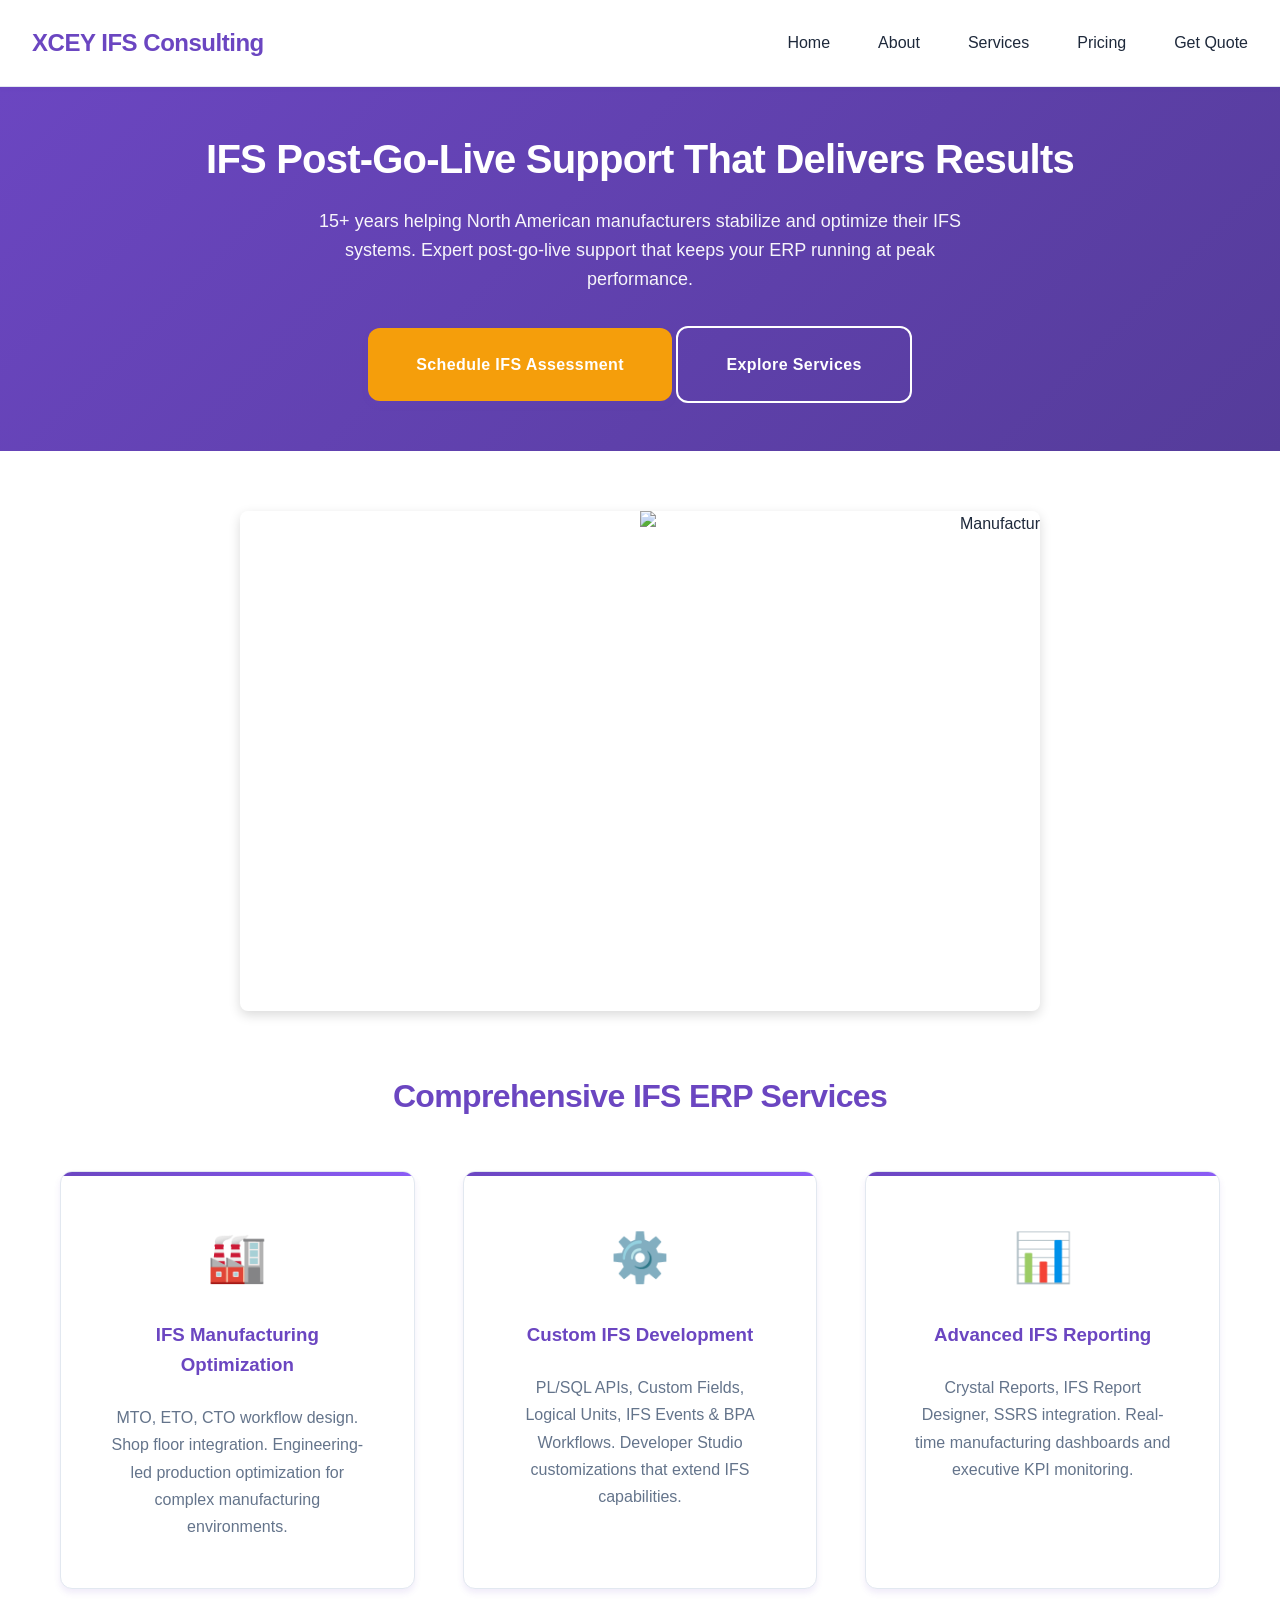
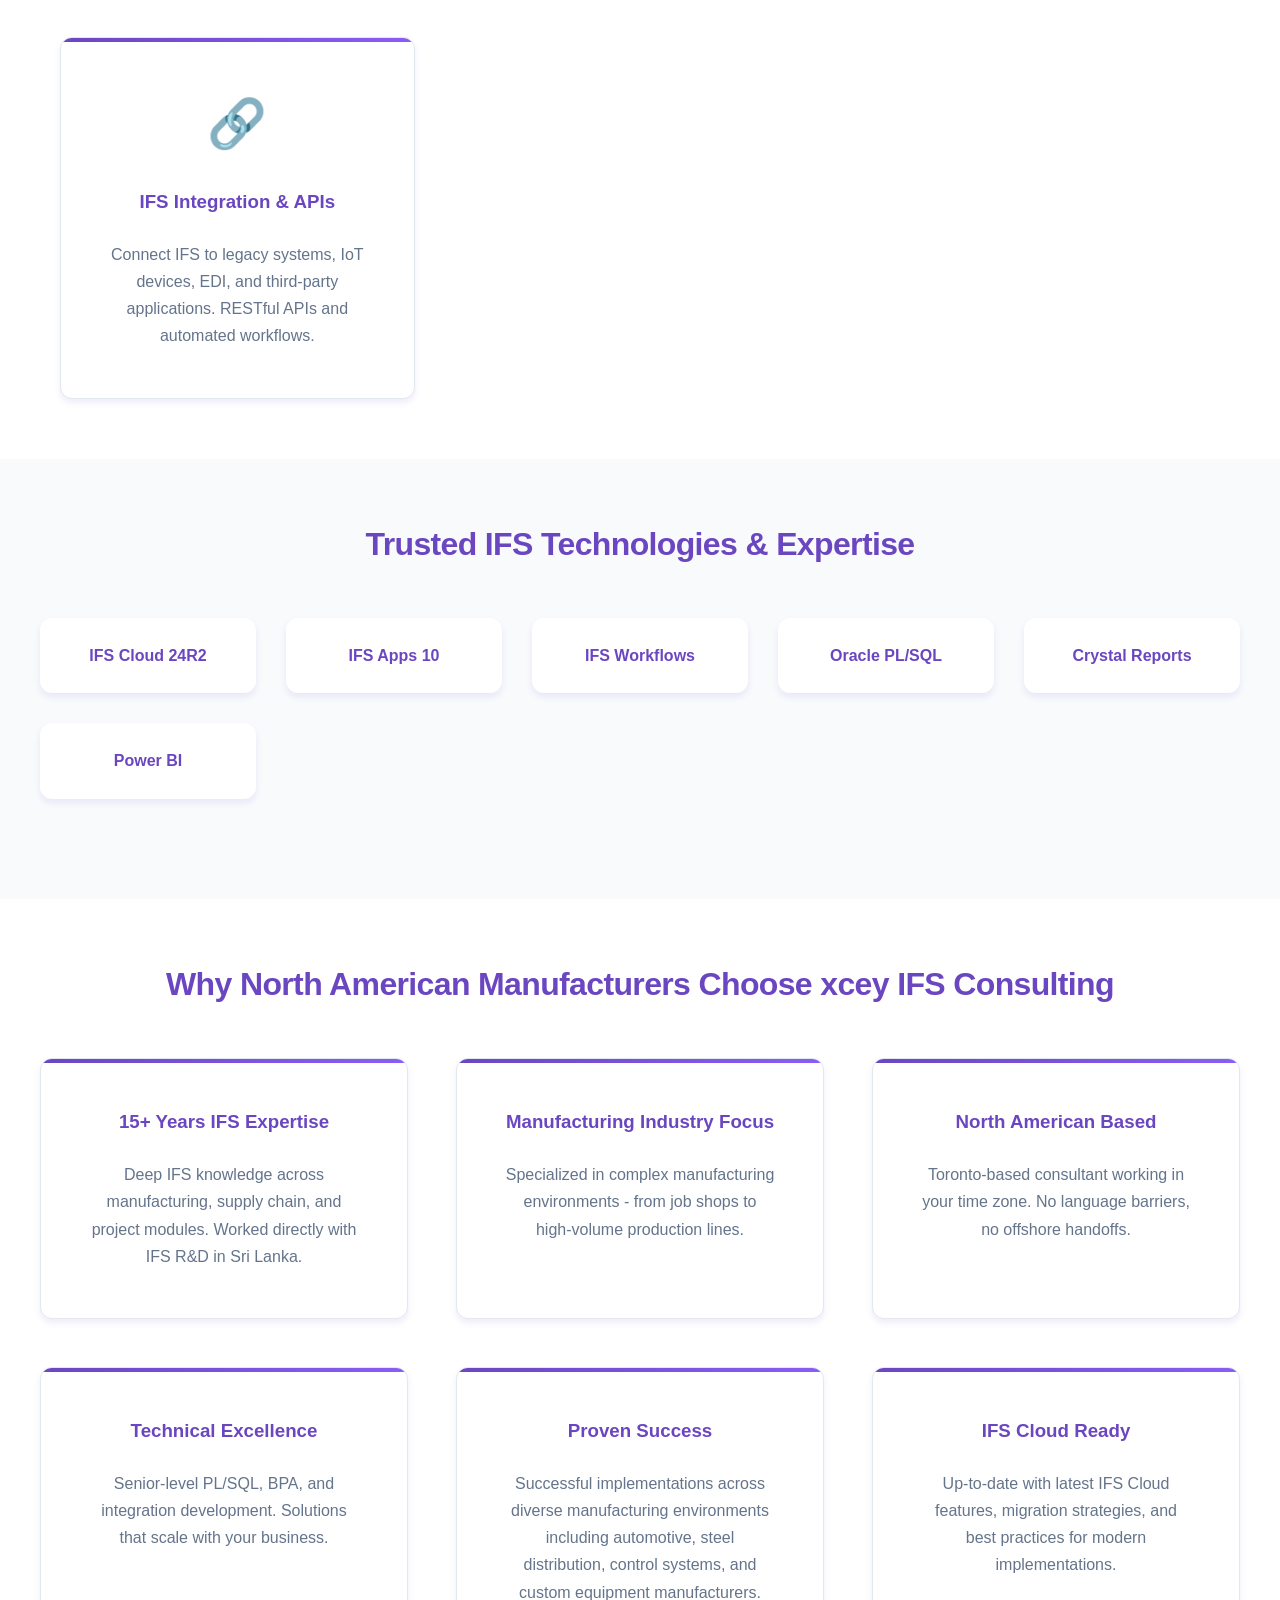
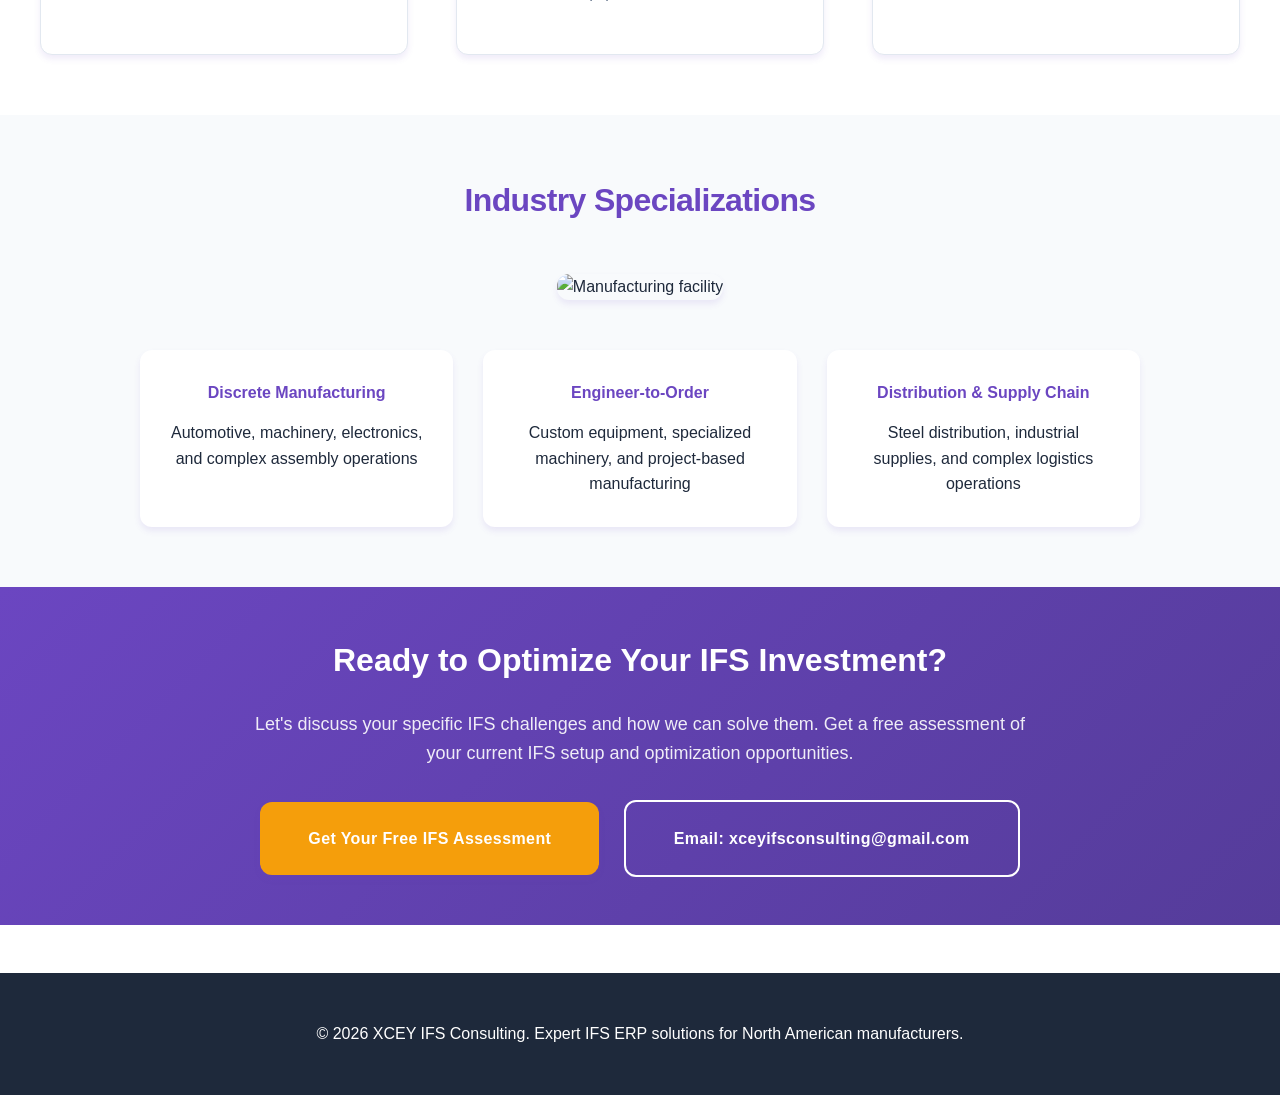
==== index.html @ 9bfa2b9f "Add photo carousel to homepage: 5 manufacturing shop floor worker photos rotating every 30 seconds w" ====
<!DOCTYPE html>
<html lang="en">
<head>
    <meta charset="UTF-8">
    <meta name="viewport" content="width=device-width, initial-scale=1.0">
    <meta name="description" content="XCEY IFS Consulting - Expert IFS ERP post-go-live support, stabilization, and optimization services for North American manufacturers. 15+ years specialized IFS experience.">
    <meta name="keywords" content="IFS ERP consulting, IFS post-go-live support, IFS customization, manufacturing ERP, IFS stabilization, North America">
    <title>XCEY IFS Consulting - Post-Go-Live IFS ERP Support for North American Manufacturers</title>
    <link rel="icon" href="favicon.ico" type="image/x-icon">
    <link rel="stylesheet" href="assets/css/enhanced-styles.css">
</head>
<body>
    <header class="header">
        <nav class="navbar">
            <div class="logo">XCEY IFS Consulting</div>
            <ul class="nav-links">
                <li><a href="index.html">Home</a></li>
                <li><a href="about-us.html">About</a></li>
                <li><a href="services/index.html">Services</a></li>
                <li><a href="pricing.html">Pricing</a></li>
                <li><a href="contact-us.html">Get Quote</a></li>
            </ul>
        </nav>
    </header>

    <section class="hero">
        <div class="container">
            <h1>IFS Post-Go-Live Support That Delivers Results</h1>
            <p>15+ years helping North American manufacturers stabilize and optimize their IFS systems. Expert post-go-live support that keeps your ERP running at peak performance.</p>
            <a href="contact-us.html" class="btn btn-primary">Schedule IFS Assessment</a>
            <a href="services/index.html" class="btn btn-secondary">Explore Services</a>
        </div>
    </section>

    <main class="main">
        <section class="features" style="padding: 60px 20px; max-width: 1200px; margin: 0 auto;">
            <div style="text-align: center; margin-bottom: 60px;">
                <div class="photo-carousel" style="position: relative; max-width: 800px; margin: 0 auto; height: 500px; border-radius: 8px; overflow: hidden; box-shadow: 0 4px 12px rgba(0,0,0,0.15);">
                    <img class="carousel-img" src="https://images.unsplash.com/photo-1581092918056-0c4c3acd3789?ixlib=rb-4.0.3&auto=format&fit=crop&w=1200&q=80" alt="Manufacturing shop floor" style="position: absolute; width: 100%; height: 100%; object-fit: cover; opacity: 1; transition: opacity 0.8s ease-in-out;">
                    <img class="carousel-img" src="https://images.unsplash.com/photo-1504384308090-c894fdcc538d?ixlib=rb-4.0.3&auto=format&fit=crop&w=1200&q=80" alt="Factory worker at machine" style="position: absolute; width: 100%; height: 100%; object-fit: cover; opacity: 0; transition: opacity 0.8s ease-in-out;">
                    <img class="carousel-img" src="https://images.unsplash.com/photo-1558618666-fcd25c85cd64?ixlib=rb-4.0.3&auto=format&fit=crop&w=1200&q=80" alt="Industrial manufacturing process" style="position: absolute; width: 100%; height: 100%; object-fit: cover; opacity: 0; transition: opacity 0.8s ease-in-out;">
                    <img class="carousel-img" src="https://images.unsplash.com/photo-1581092165854-40129078f061?ixlib=rb-4.0.3&auto=format&fit=crop&w=1200&q=80" alt="Workers in manufacturing facility" style="position: absolute; width: 100%; height: 100%; object-fit: cover; opacity: 0; transition: opacity 0.8s ease-in-out;">
                    <img class="carousel-img" src="https://images.unsplash.com/photo-1581092160562-40fed08a5407?ixlib=rb-4.0.3&auto=format&fit=crop&w=1200&q=80" alt="Manufacturing equipment and workers" style="position: absolute; width: 100%; height: 100%; object-fit: cover; opacity: 0; transition: opacity 0.8s ease-in-out;">
                </div>
            </div>
            <h2 class="section-title">Comprehensive IFS ERP Services</h2>
            <div class="features-grid">
                <div class="feature-card">
                    <div class="feature-icon">🏭</div>
                    <h3>IFS Manufacturing Optimization</h3>
                    <p>MTO, ETO, CTO workflow design. Shop floor integration. Engineering-led production optimization for complex manufacturing environments.</p>
                </div>
                
                <div class="feature-card">
                    <div class="feature-icon">⚙️</div>
                    <h3>Custom IFS Development</h3>
                    <p>PL/SQL APIs, Custom Fields, Logical Units, IFS Events & BPA Workflows. Developer Studio customizations that extend IFS capabilities.</p>
                </div>

                <div class="feature-card">
                    <div class="feature-icon">📊</div>
                    <h3>Advanced IFS Reporting</h3>
                    <p>Crystal Reports, IFS Report Designer, SSRS integration. Real-time manufacturing dashboards and executive KPI monitoring.</p>
                </div>

                <div class="feature-card">
                    <div class="feature-icon">🔗</div>
                    <h3>IFS Integration & APIs</h3>
                    <p>Connect IFS to legacy systems, IoT devices, EDI, and third-party applications. RESTful APIs and automated workflows.</p>
                </div>
            </div>
        </section>

        <section style="background: var(--light-color); padding: 60px 20px;">
            <div style="max-width: 1200px; margin: 0 auto;">
                <h2 class="section-title">Trusted IFS Technologies & Expertise</h2>
                <div style="display: grid; grid-template-columns: repeat(auto-fit, minmax(200px, 1fr)); gap: 30px; text-align: center; margin-bottom: 40px;">
                    <div style="background: white; padding: 25px; border-radius: var(--border-radius); box-shadow: var(--shadow-md); font-weight: bold; color: var(--primary-color);">IFS Cloud 24R2</div>
                    <div style="background: white; padding: 25px; border-radius: var(--border-radius); box-shadow: var(--shadow-md); font-weight: bold; color: var(--primary-color);">IFS Apps 10</div>
                    <div style="background: white; padding: 25px; border-radius: var(--border-radius); box-shadow: var(--shadow-md); font-weight: bold; color: var(--primary-color);">IFS Workflows</div>
                    <div style="background: white; padding: 25px; border-radius: var(--border-radius); box-shadow: var(--shadow-md); font-weight: bold; color: var(--primary-color);">Oracle PL/SQL</div>
                    <div style="background: white; padding: 25px; border-radius: var(--border-radius); box-shadow: var(--shadow-md); font-weight: bold; color: var(--primary-color);">Crystal Reports</div>
                    <div style="background: white; padding: 25px; border-radius: var(--border-radius); box-shadow: var(--shadow-md); font-weight: bold; color: var(--primary-color);">Power BI</div>
                </div>
            </div>
        </section>

        <section style="padding: 60px 20px;">
            <div style="max-width: 1200px; margin: 0 auto;">
                <h2 class="section-title">Why North American Manufacturers Choose xcey IFS Consulting</h2>
                <div class="features-grid">
                    <div class="feature-card">
                        <h3>15+ Years IFS Expertise</h3>
                        <p>Deep IFS knowledge across manufacturing, supply chain, and project modules. Worked directly with IFS R&D in Sri Lanka.</p>
                    </div>
                    <div class="feature-card">
                        <h3>Manufacturing Industry Focus</h3>
                        <p>Specialized in complex manufacturing environments - from job shops to high-volume production lines.</p>
                    </div>
                    <div class="feature-card">
                        <h3>North American Based</h3>
                        <p>Toronto-based consultant working in your time zone. No language barriers, no offshore handoffs.</p>
                    </div>
                    <div class="feature-card">
                        <h3>Technical Excellence</h3>
                        <p>Senior-level PL/SQL, BPA, and integration development. Solutions that scale with your business.</p>
                    </div>
                    <div class="feature-card">
                        <h3>Proven Success</h3>
                        <p>Successful implementations across diverse manufacturing environments including automotive, steel distribution, control systems, and custom equipment manufacturers.</p>
                    </div>
                    <div class="feature-card">
                        <h3>IFS Cloud Ready</h3>
                        <p>Up-to-date with latest IFS Cloud features, migration strategies, and best practices for modern implementations.</p>
                    </div>
                </div>
            </div>
        </section>

        <section style="background: var(--light-color); padding: 60px 20px;">
            <div style="max-width: 1000px; margin: 0 auto; text-align: center;">
                <h2 class="section-title">Industry Specializations</h2>
                <div style="margin-bottom: 50px;">
                    <img src="https://images.unsplash.com/photo-1565514020179-026b92f84d88?ixlib=rb-4.0.3&auto=format&fit=crop&w=1000&q=80" alt="Manufacturing facility" class="section-image" style="max-width: 600px; margin: 0 auto;">
                </div>
                <div style="display: grid; grid-template-columns: repeat(auto-fit, minmax(250px, 1fr)); gap: 30px;">
                    <div style="background: white; padding: 30px; border-radius: var(--border-radius); box-shadow: var(--shadow-md);">
                        <h4 style="color: var(--primary-color); margin-bottom: 15px;">Discrete Manufacturing</h4>
                        <p>Automotive, machinery, electronics, and complex assembly operations</p>
                    </div>
                    <div style="background: white; padding: 30px; border-radius: var(--border-radius); box-shadow: var(--shadow-md);">
                        <h4 style="color: var(--primary-color); margin-bottom: 15px;">Engineer-to-Order</h4>
                        <p>Custom equipment, specialized machinery, and project-based manufacturing</p>
                    </div>
                    <div style="background: white; padding: 30px; border-radius: var(--border-radius); box-shadow: var(--shadow-md);">
                        <h4 style="color: var(--primary-color); margin-bottom: 15px;">Distribution & Supply Chain</h4>
                        <p>Steel distribution, industrial supplies, and complex logistics operations</p>
                    </div>
                </div>
            </div>
        </section>

        <section class="cta">
            <div style="max-width: 800px; margin: 0 auto; text-align: center;">
                <h2>Ready to Optimize Your IFS Investment?</h2>
                <p>Let's discuss your specific IFS challenges and how we can solve them. Get a free assessment of your current IFS setup and optimization opportunities.</p>
                <div style="margin-top: 30px;">
                    <a href="contact-us.html" class="btn btn-primary" style="margin-right: 20px;">Get Your Free IFS Assessment</a>
                    <a href="mailto:xceyifsconsulting@gmail.com" class="btn btn-secondary">Email: xceyifsconsulting@gmail.com</a>
                </div>
            </div>
        </section>
    </main>

    <footer class="footer">
        <div style="max-width: 1200px; margin: 0 auto; padding: 0 20px; text-align: center;">
            <p>&copy; 2026 XCEY IFS Consulting. Expert IFS ERP solutions for North American manufacturers.</p>
        </div>
    </footer>

    <script>
        let currentImageIndex = 0;
        const carouselImages = document.querySelectorAll('.carousel-img');
        const totalImages = carouselImages.length;

        function rotateCarousel() {
            // Hide all images
            carouselImages.forEach(img => {
                img.style.opacity = '0';
            });
            
            // Show current image
            carouselImages[currentImageIndex].style.opacity = '1';
            
            // Move to next image
            currentImageIndex = (currentImageIndex + 1) % totalImages;
        }

        // Rotate every 30 seconds
        setInterval(rotateCarousel, 30000);
    </script>
</body>
</html>
---- assets/css/enhanced-styles.css ----
/* IFS-Inspired Professional Styling for xcey-ifs-consulting */
/* Matching IFS.com color scheme and typography */

/* CSS Variables - IFS Theme */
:root {
  /* IFS Brand Colors */
  --primary-color: #6B46C1; /* IFS Purple */
  --secondary-color: #8B5CF6; /* Light Purple */
  --accent-color: #F59E0B; /* Orange accent */
  --dark-purple: #553C9A; /* Darker purple for hover states */
  --light-color: #F8FAFC; /* Light background */
  --dark-color: #1E293B; /* Dark text */
  --gray-color: #64748B; /* Intermediate text */
  --border-color: #E2E8F0;
  --white: #FFFFFF;
  
  /* Typography - IFS Style */
  --font-primary: 'Inter', -apple-system, BlinkMacSystemFont, 'Segoe UI', Roboto, sans-serif;
  --font-size-base: 16px;
  --font-size-sm: 14px;
  --font-size-lg: 18px;
  --font-size-xl: 24px;
  --font-size-xxl: 32px;
  --font-size-hero: 40px;
  
  /* Spacing */
  --spacing-xs: 0.5rem;
  --spacing-sm: 1rem;
  --spacing-md: 1.5rem;
  --spacing-lg: 2rem;
  --spacing-xl: 3rem;
  
  /* Borders */
  --border-radius: 12px;
  --border-radius-sm: 8px;
  --border-width: 1px;
  
  /* Shadows */
  --shadow-sm: 0 2px 4px rgba(107, 70, 193, 0.05);
  --shadow-md: 0 4px 6px rgba(107, 70, 193, 0.1);
  --shadow-lg: 0 10px 15px rgba(107, 70, 193, 0.1);
  --shadow-xl: 0 20px 25px rgba(107, 70, 193, 0.15);
  
  /* Transitions */
  --transition: all 0.3s cubic-bezier(0.4, 0, 0.2, 1);
}

/* Import Google Fonts */
@import url('https://fonts.googleapis.com/css2?family=Inter:wght@400;500;600;700;800&display=swap');

/* Reset & Base Styles */
* {
  margin: 0;
  padding: 0;
  box-sizing: border-box;
}

body {
  font-family: var(--font-primary);
  color: var(--dark-color);
  line-height: 1.6;
  background-color: var(--white);
  font-size: var(--font-size-base);
  -webkit-font-smoothing: antialiased;
  -moz-osx-font-smoothing: grayscale;
}

a {
  text-decoration: none;
  color: var(--primary-color);
  transition: var(--transition);
}

a:hover {
  color: var(--secondary-color);
}

/* Header Styles */
.header {
  background: var(--white);
  box-shadow: var(--shadow-sm);
  padding: var(--spacing-md) 0;
  position: sticky;
  top: 0;
  z-index: 1000;
  border-bottom: 1px solid var(--border-color);
}

.navbar {
  display: flex;
  justify-content: space-between;
  align-items: center;
  max-width: 1400px;
  margin: 0 auto;
  padding: 0 var(--spacing-lg);
}

.logo {
  font-weight: 700;
  font-size: var(--font-size-xl);
  color: var(--primary-color);
  letter-spacing: -0.02em;
}

.nav-links {
  display: flex;
  list-style: none;
  gap: var(--spacing-xl);
}

.nav-links a {
  color: var(--dark-color);
  font-weight: 500;
  font-size: var(--font-size-base);
  transition: var(--transition);
  position: relative;
}

.nav-links a:hover {
  color: var(--primary-color);
}

.nav-links a::after {
  content: '';
  position: absolute;
  width: 0;
  height: 2px;
  bottom: -8px;
  left: 0;
  background-color: var(--primary-color);
  transition: var(--transition);
}

.nav-links a:hover::after {
  width: 100%;
}

/* Hero Section */
.hero {
  background: linear-gradient(135deg, var(--primary-color) 0%, var(--dark-purple) 100%);
  color: var(--white);
  padding: var(--spacing-xl) 0;
  text-align: center;
  position: relative;
  overflow: hidden;
}

.hero::before {
  content: '';
  position: absolute;
  top: 0;
  left: 0;
  right: 0;
  bottom: 0;
  background: url('https://images.unsplash.com/photo-1451187580459-43490279c0fa?ixlib=rb-4.0.3&auto=format&fit=crop&w=1920&q=80') no-repeat center center/cover;
  opacity: 0.1;
  z-index: 0;
}

.hero > * {
  position: relative;
  z-index: 1;
}

.hero h1 {
  font-size: var(--font-size-hero);
  margin-bottom: var(--spacing-md);
  font-weight: 800;
  line-height: 1.2;
  letter-spacing: -0.02em;
}

.hero p {
  font-size: var(--font-size-lg);
  max-width: 700px;
  margin: 0 auto var(--spacing-lg);
  opacity: 0.95;
  line-height: 1.6;
}

/* Buttons */
.btn {
  display: inline-block;
  padding: var(--spacing-md) var(--spacing-xl);
  border-radius: var(--border-radius);
  text-align: center;
  font-weight: 600;
  font-size: var(--font-size-base);
  cursor: pointer;
  transition: var(--transition);
  border: none;
  text-decoration: none;
  letter-spacing: 0.025em;
}

.btn-primary {
  background: var(--accent-color);
  color: var(--white);
  box-shadow: var(--shadow-md);
}

.btn-primary:hover {
  background: #D97706;
  transform: translateY(-2px);
  box-shadow: var(--shadow-lg);
  color: var(--white);
}

.btn-secondary {
  background: transparent;
  color: var(--white);
  border: 2px solid var(--white);
}

.btn-secondary:hover {
  background: var(--white);
  color: var(--primary-color);
}

/* Section Titles */
.section-title {
  text-align: center;
  margin-bottom: var(--spacing-xl);
  font-size: var(--font-size-xxl);
  color: var(--primary-color);
  font-weight: 700;
  letter-spacing: -0.02em;
}

/* Features Grid */
.features-grid {
  display: grid;
  grid-template-columns: repeat(auto-fit, minmax(350px, 1fr));
  gap: var(--spacing-xl);
  max-width: 1400px;
  margin: 0 auto;
}

.feature-card {
  background: var(--white);
  border-radius: var(--border-radius);
  padding: var(--spacing-xl);
  box-shadow: var(--shadow-md);
  text-align: center;
  transition: var(--transition);
  border: 1px solid var(--border-color);
  position: relative;
  overflow: hidden;
}

.feature-card::before {
  content: '';
  position: absolute;
  top: 0;
  left: 0;
  right: 0;
  height: 4px;
  background: linear-gradient(90deg, var(--primary-color), var(--secondary-color));
}

.feature-card:hover {
  transform: translateY(-8px);
  box-shadow: var(--shadow-xl);
}

.feature-card h3, .feature-card h4 {
  color: var(--primary-color);
  margin-bottom: var(--spacing-md);
  font-weight: 600;
}

.feature-card p {
  color: var(--gray-color);
  line-height: 1.7;
}

.feature-icon {
  font-size: 3rem;
  margin-bottom: var(--spacing-md);
  display: block;
}

/* Pricing Cards */
.pricing-card {
  background: var(--white);
  border-radius: var(--border-radius);
  padding: var(--spacing-xl);
  box-shadow: var(--shadow-md);
  border: 1px solid var(--border-color);
  transition: var(--transition);
  text-align: center;
  display: flex;
  flex-direction: column;
  height: 100%;
  justify-content: space-between;
  position: relative;
  overflow: hidden;
}

.pricing-card.highlight {
  border-color: var(--primary-color);
  box-shadow: var(--shadow-xl);
  transform: scale(1.05);
}

.pricing-card.highlight::before {
  content: '';
  position: absolute;
  top: 0;
  left: 0;
  right: 0;
  height: 4px;
  background: linear-gradient(90deg, var(--primary-color), var(--secondary-color));
}

.pricing-card h3 {
  color: var(--primary-color);
  margin-bottom: var(--spacing-md);
  font-size: var(--font-size-xl);
  font-weight: 600;
}

.price {
  font-size: var(--font-size-xxl);
  font-weight: 800;
  color: var(--primary-color);
  margin: var(--spacing-md) 0;
}

/* CTA Section */
.cta {
  background: linear-gradient(135deg, var(--primary-color) 0%, var(--dark-purple) 100%);
  color: var(--white);
  padding: var(--spacing-xl) 0;
  text-align: center;
  position: relative;
  overflow: hidden;
}

.cta::before {
  content: '';
  position: absolute;
  top: 0;
  left: 0;
  right: 0;
  bottom: 0;
  background: url('https://images.unsplash.com/photo-1504384308090-c894fdcc538d?ixlib=rb-4.0.3&auto=format&fit=crop&w=1920&q=80') no-repeat center center/cover;
  opacity: 0.1;
  z-index: 0;
}

.cta > * {
  position: relative;
  z-index: 1;
}

.cta h2 {
  font-size: var(--font-size-xxl);
  margin-bottom: var(--spacing-md);
  font-weight: 700;
}

.cta p {
  font-size: var(--font-size-lg);
  margin-bottom: var(--spacing-lg);
  opacity: 0.9;
}

/* Footer */
.footer {
  background-color: var(--dark-color);
  color: var(--white);
  padding: var(--spacing-xl) 0;
  margin-top: var(--spacing-xl);
}

/* Form Styles */
form {
  display: flex;
  flex-direction: column;
  gap: var(--spacing-md);
}

form input, form textarea, form select {
  padding: var(--spacing-md);
  border: 2px solid var(--border-color);
  border-radius: var(--border-radius-sm);
  width: 100%;
  background-color: var(--white);
  color: var(--dark-color);
  font-family: var(--font-primary);
  font-size: var(--font-size-base);
  transition: var(--transition);
}

form input:focus, form textarea:focus, form select:focus {
  outline: none;
  border-color: var(--primary-color);
  box-shadow: 0 0 0 3px rgba(107, 70, 193, 0.1);
}

/* Image Styles */
.hero-image {
  width: 100%;
  height: 400px;
  object-fit: cover;
  border-radius: var(--border-radius);
  box-shadow: var(--shadow-lg);
}

.section-image {
  width: 100%;
  height: 300px;
  object-fit: cover;
  border-radius: var(--border-radius);
  box-shadow: var(--shadow-md);
}

/* Responsive Design */
@media (max-width: 768px) {
  .navbar {
    flex-direction: column;
    gap: var(--spacing-md);
    padding: var(--spacing-md);
  }
  
  .nav-links {
    flex-wrap: wrap;
    justify-content: center;
    gap: var(--spacing-md);
  }
  
  .hero h1 {
    font-size: 2.5rem;
  }
  
  .hero p {
    font-size: var(--font-size-base);
  }
  
  .features-grid {
    grid-template-columns: 1fr;
    gap: var(--spacing-lg);
  }
  
  .section-title {
    font-size: 2rem;
  }
  
  .feature-card, .pricing-card {
    padding: var(--spacing-lg);
  }
}

@media (max-width: 480px) {
  .hero h1 {
    font-size: 2rem;
  }
  
  .btn {
    padding: var(--spacing-sm) var(--spacing-md);
    font-size: var(--font-size-sm);
  }
  
  .pricing-card.highlight {
    transform: none;
  }
}
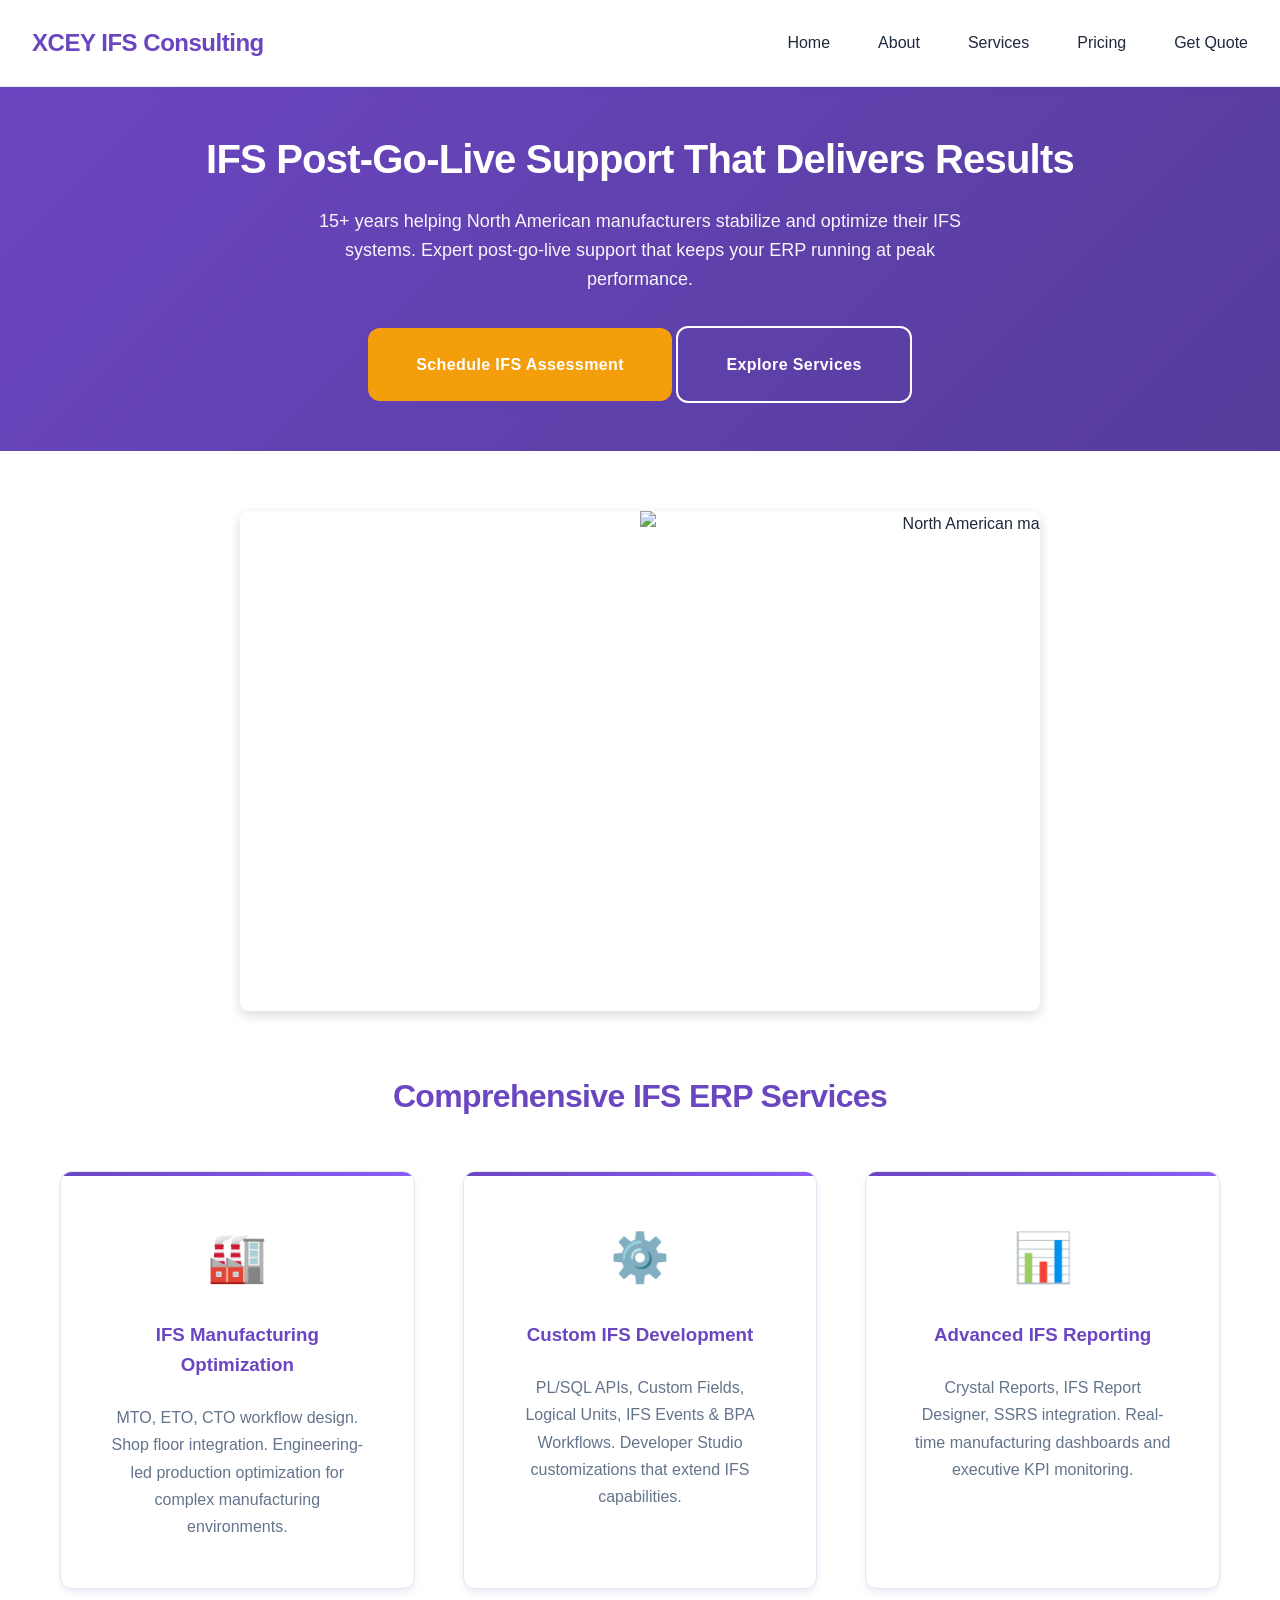
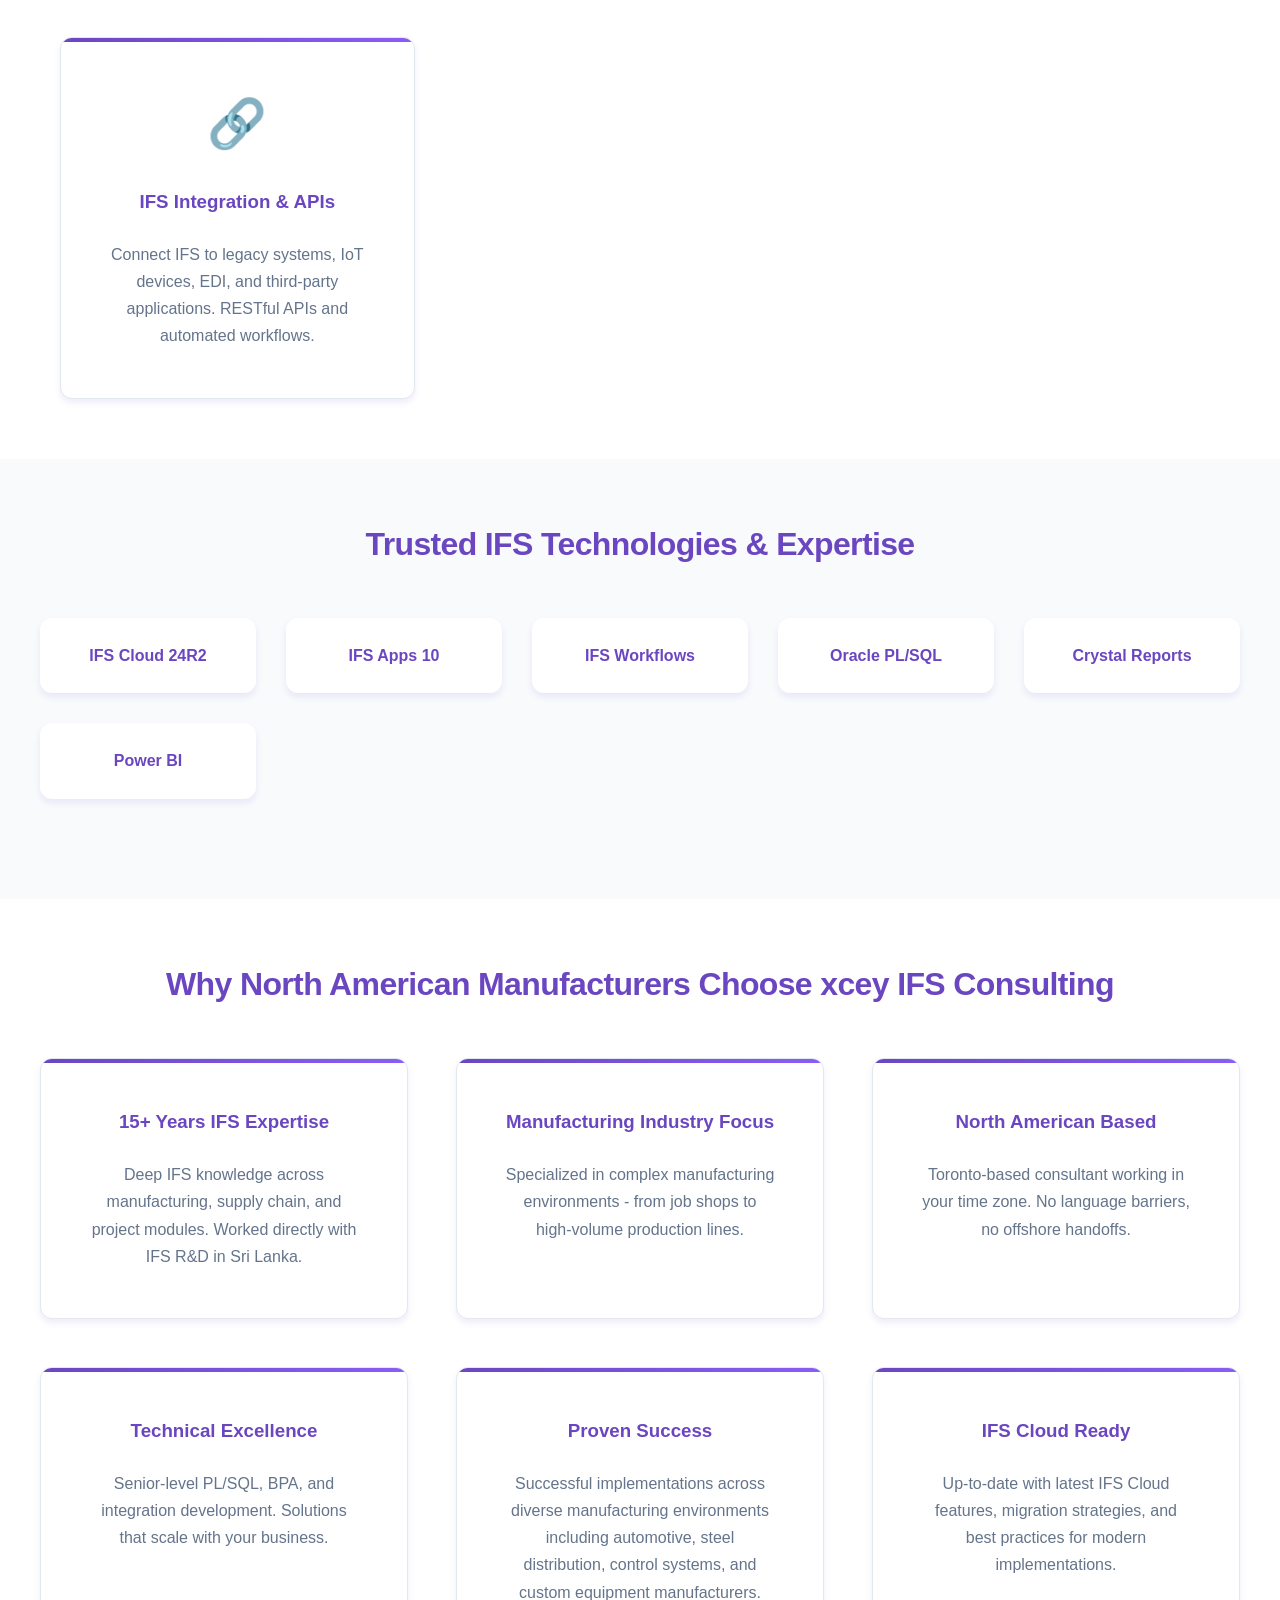
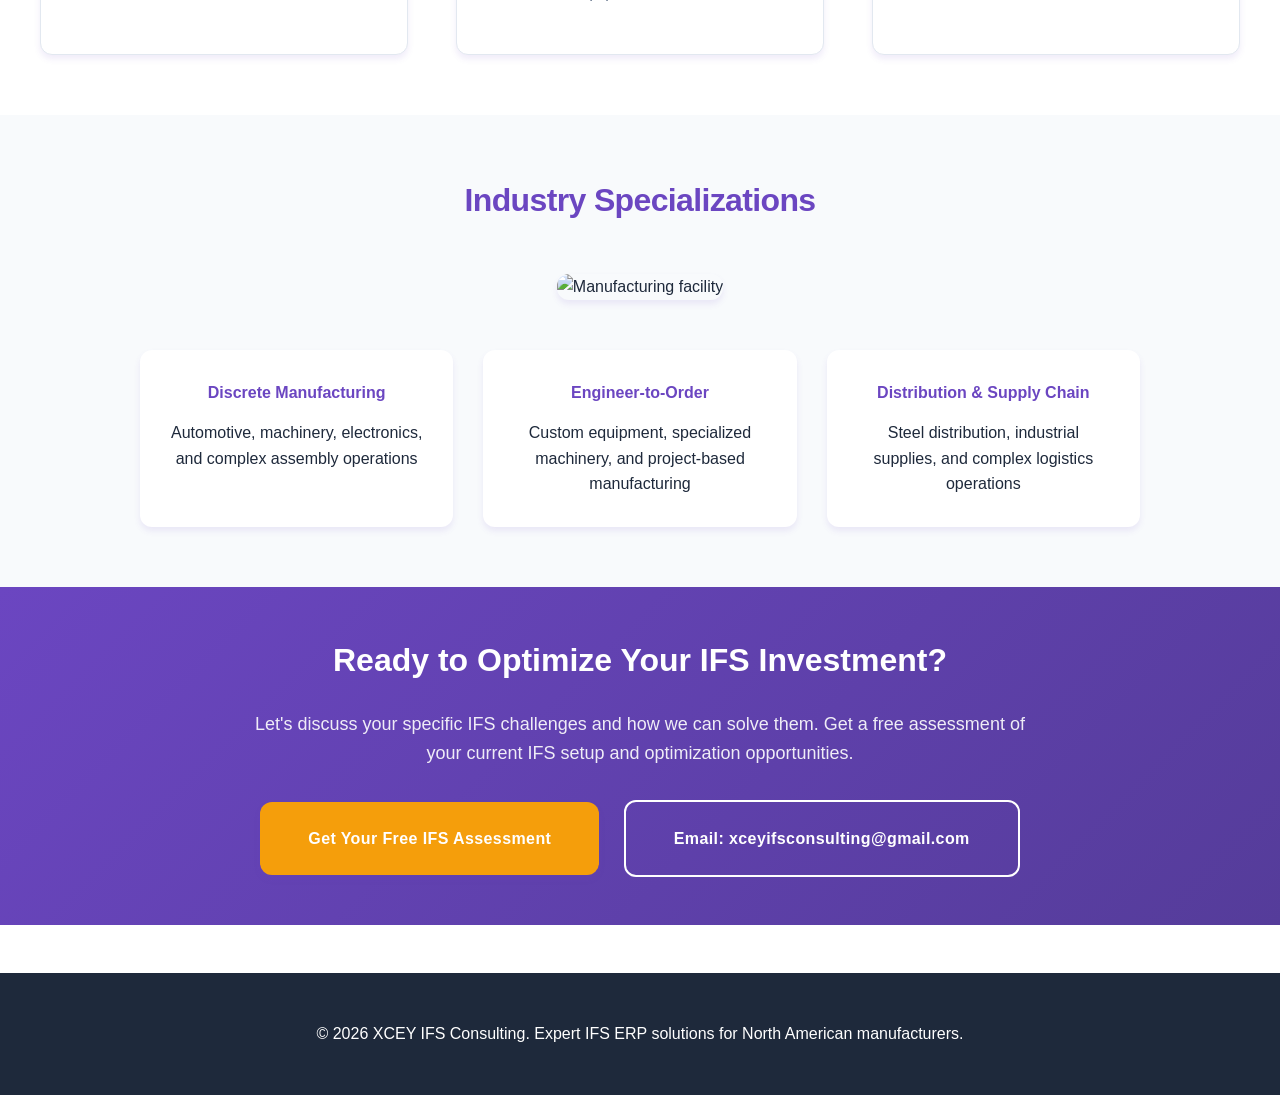
==== commit 1c85c191: "Replace carousel with better quality North American manufacturing shopfloor stock photos - 5 images " ====
--- a/index.html
+++ b/index.html
@@ -36,11 +36,11 @@
         <section class="features" style="padding: 60px 20px; max-width: 1200px; margin: 0 auto;">
             <div style="text-align: center; margin-bottom: 60px;">
                 <div class="photo-carousel" style="position: relative; max-width: 800px; margin: 0 auto; height: 500px; border-radius: 8px; overflow: hidden; box-shadow: 0 4px 12px rgba(0,0,0,0.15);">
-                    <img class="carousel-img" src="https://images.unsplash.com/photo-1581092918056-0c4c3acd3789?ixlib=rb-4.0.3&auto=format&fit=crop&w=1200&q=80" alt="Manufacturing shop floor" style="position: absolute; width: 100%; height: 100%; object-fit: cover; opacity: 1; transition: opacity 0.8s ease-in-out;">
-                    <img class="carousel-img" src="https://images.unsplash.com/photo-1504384308090-c894fdcc538d?ixlib=rb-4.0.3&auto=format&fit=crop&w=1200&q=80" alt="Factory worker at machine" style="position: absolute; width: 100%; height: 100%; object-fit: cover; opacity: 0; transition: opacity 0.8s ease-in-out;">
-                    <img class="carousel-img" src="https://images.unsplash.com/photo-1558618666-fcd25c85cd64?ixlib=rb-4.0.3&auto=format&fit=crop&w=1200&q=80" alt="Industrial manufacturing process" style="position: absolute; width: 100%; height: 100%; object-fit: cover; opacity: 0; transition: opacity 0.8s ease-in-out;">
-                    <img class="carousel-img" src="https://images.unsplash.com/photo-1581092165854-40129078f061?ixlib=rb-4.0.3&auto=format&fit=crop&w=1200&q=80" alt="Workers in manufacturing facility" style="position: absolute; width: 100%; height: 100%; object-fit: cover; opacity: 0; transition: opacity 0.8s ease-in-out;">
-                    <img class="carousel-img" src="https://images.unsplash.com/photo-1581092160562-40fed08a5407?ixlib=rb-4.0.3&auto=format&fit=crop&w=1200&q=80" alt="Manufacturing equipment and workers" style="position: absolute; width: 100%; height: 100%; object-fit: cover; opacity: 0; transition: opacity 0.8s ease-in-out;">
+                    <img class="carousel-img" src="https://images.unsplash.com/photo-1581092945129-8ac9ba7eceeb?ixlib=rb-4.0.3&auto=format&fit=crop&w=1200&q=80" alt="North American manufacturing shop floor" style="position: absolute; width: 100%; height: 100%; object-fit: cover; opacity: 1; transition: opacity 0.8s ease-in-out;">
+                    <img class="carousel-img" src="https://images.unsplash.com/photo-1565514020179-026b92f84d88?ixlib=rb-4.0.3&auto=format&fit=crop&w=1200&q=80" alt="Industrial factory production line" style="position: absolute; width: 100%; height: 100%; object-fit: cover; opacity: 0; transition: opacity 0.8s ease-in-out;">
+                    <img class="carousel-img" src="https://images.unsplash.com/photo-1504384308090-c894fdcc538d?ixlib=rb-4.0.3&auto=format&fit=crop&w=1200&q=80" alt="Factory worker on production line" style="position: absolute; width: 100%; height: 100%; object-fit: cover; opacity: 0; transition: opacity 0.8s ease-in-out;">
+                    <img class="carousel-img" src="https://images.unsplash.com/photo-1581091918492-f88b4c2e0b0c?ixlib=rb-4.0.3&auto=format&fit=crop&w=1200&q=80" alt="Manufacturing assembly line" style="position: absolute; width: 100%; height: 100%; object-fit: cover; opacity: 0; transition: opacity 0.8s ease-in-out;">
+                    <img class="carousel-img" src="https://images.unsplash.com/photo-1581092918056-0c4c3acd3789?ixlib=rb-4.0.3&auto=format&fit=crop&w=1200&q=80" alt="Industrial manufacturing facility" style="position: absolute; width: 100%; height: 100%; object-fit: cover; opacity: 0; transition: opacity 0.8s ease-in-out;">
                 </div>
             </div>
             <h2 class="section-title">Comprehensive IFS ERP Services</h2>
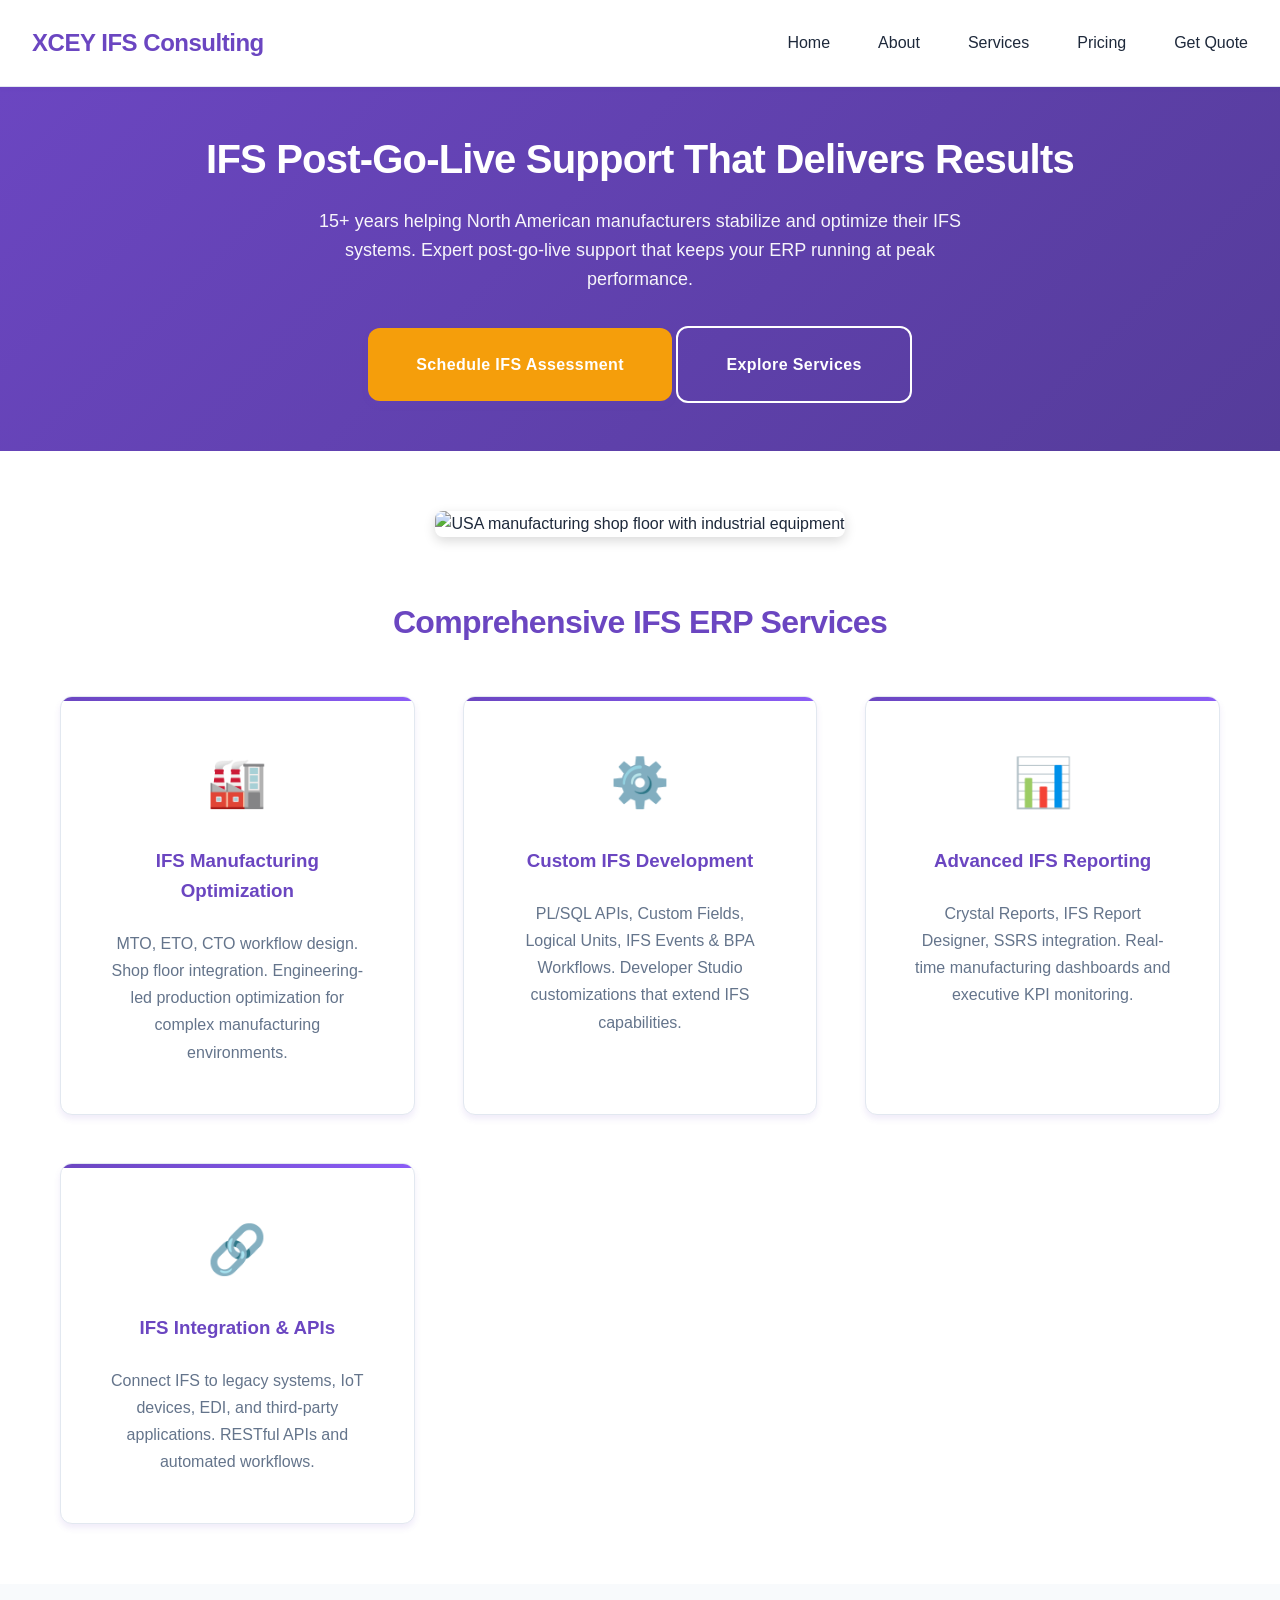
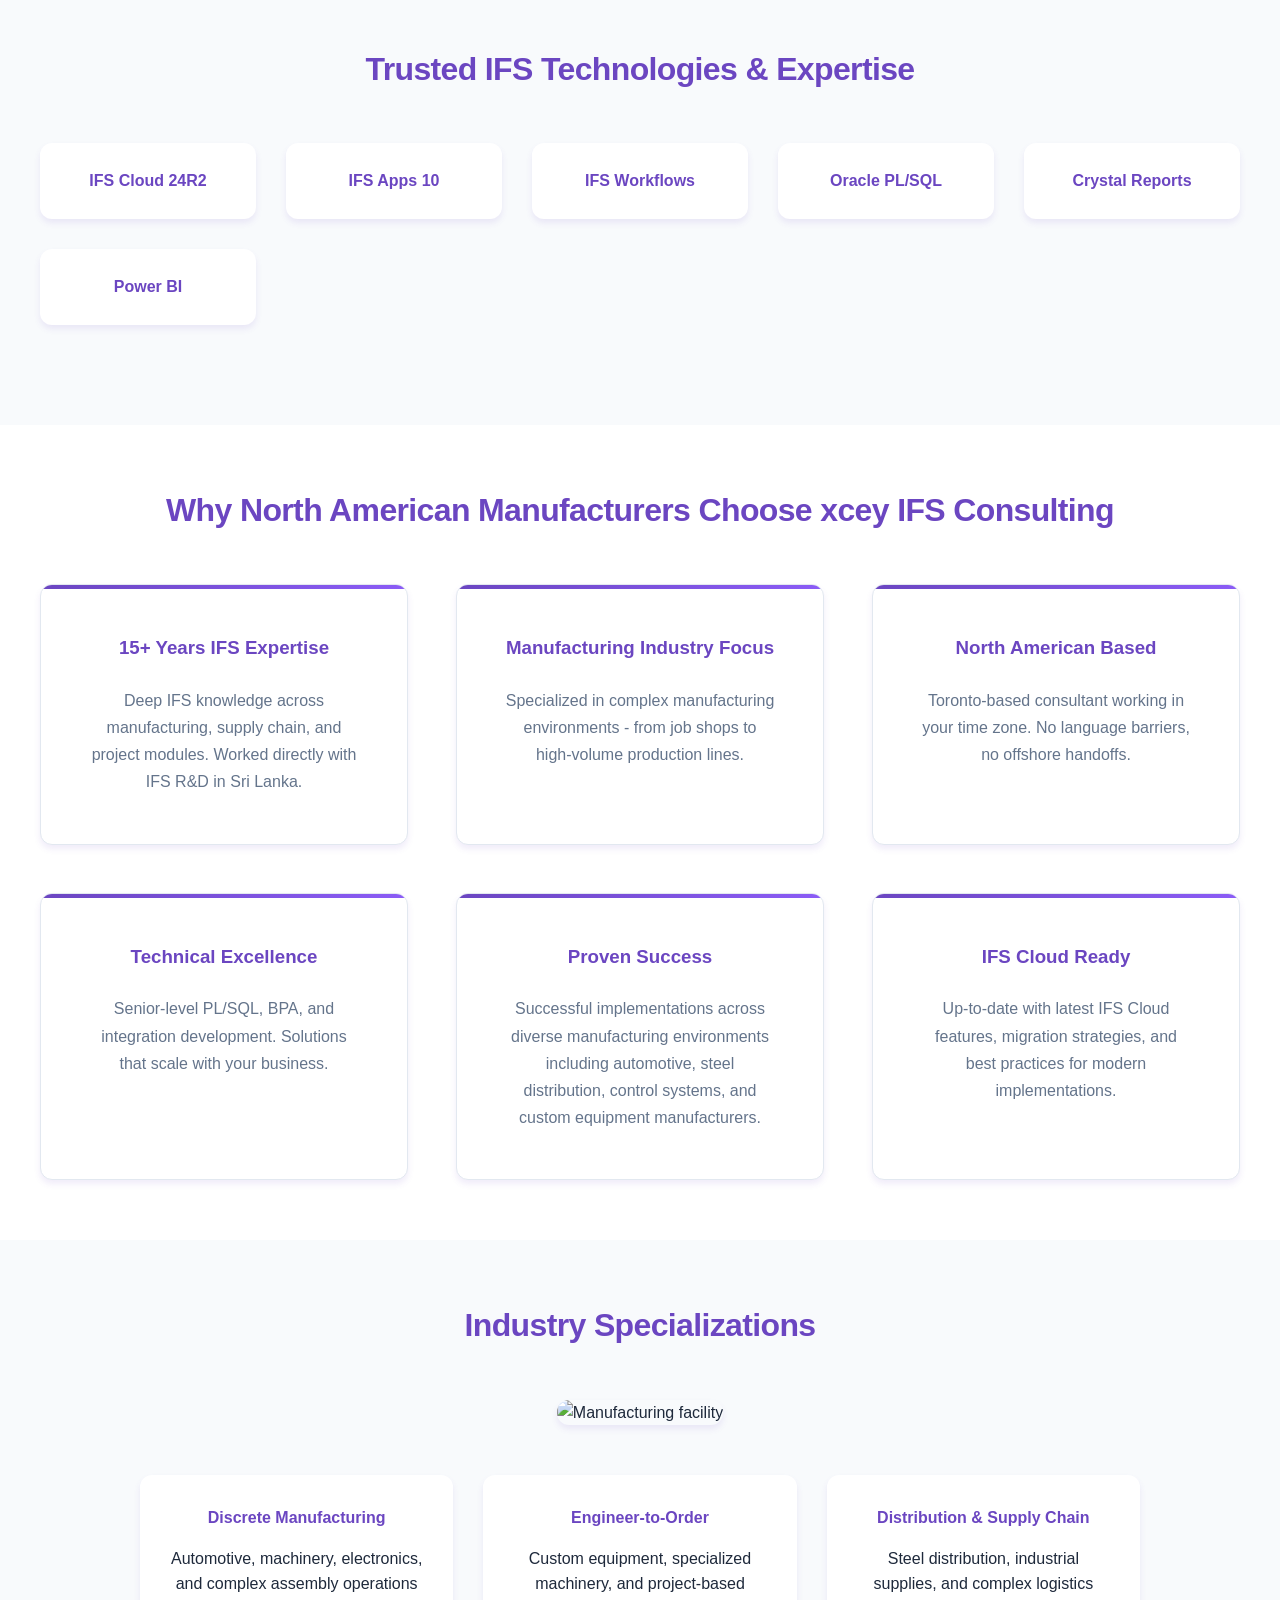
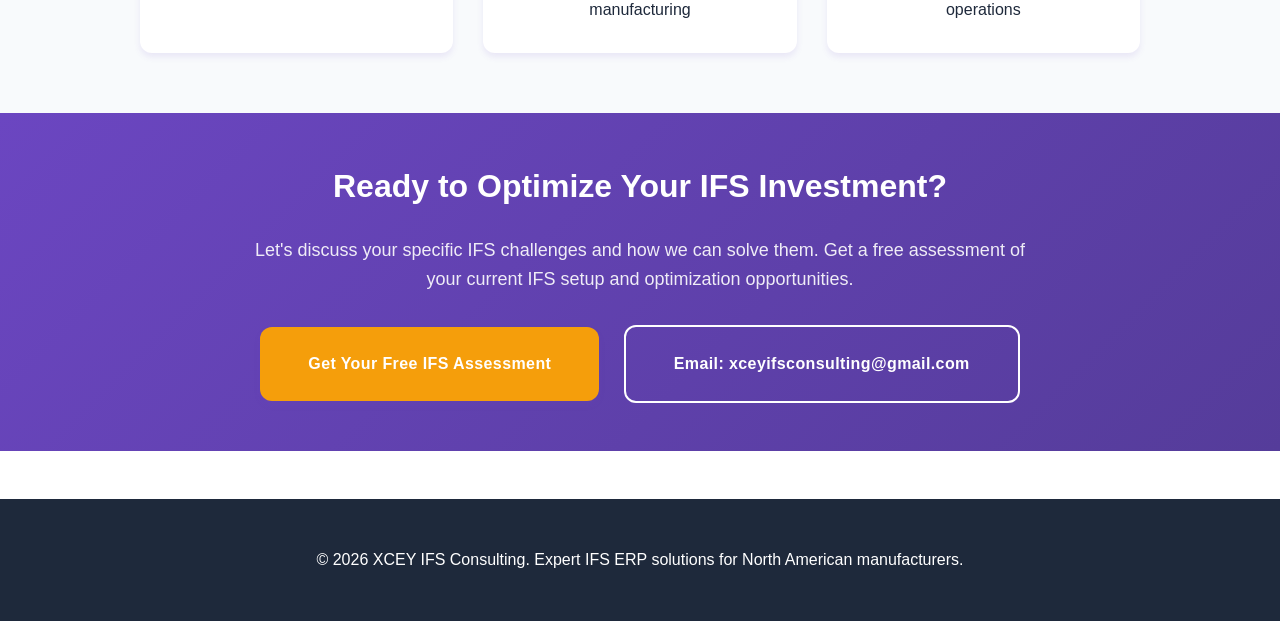
==== commit bf52dd6d: "Replace carousel with single rugged USA manufacturing shop floor image showing industrial equipment" ====
--- a/index.html
+++ b/index.html
@@ -35,13 +35,7 @@
     <main class="main">
         <section class="features" style="padding: 60px 20px; max-width: 1200px; margin: 0 auto;">
             <div style="text-align: center; margin-bottom: 60px;">
-                <div class="photo-carousel" style="position: relative; max-width: 800px; margin: 0 auto; height: 500px; border-radius: 8px; overflow: hidden; box-shadow: 0 4px 12px rgba(0,0,0,0.15);">
-                    <img class="carousel-img" src="https://images.unsplash.com/photo-1581092945129-8ac9ba7eceeb?ixlib=rb-4.0.3&auto=format&fit=crop&w=1200&q=80" alt="North American manufacturing shop floor" style="position: absolute; width: 100%; height: 100%; object-fit: cover; opacity: 1; transition: opacity 0.8s ease-in-out;">
-                    <img class="carousel-img" src="https://images.unsplash.com/photo-1565514020179-026b92f84d88?ixlib=rb-4.0.3&auto=format&fit=crop&w=1200&q=80" alt="Industrial factory production line" style="position: absolute; width: 100%; height: 100%; object-fit: cover; opacity: 0; transition: opacity 0.8s ease-in-out;">
-                    <img class="carousel-img" src="https://images.unsplash.com/photo-1504384308090-c894fdcc538d?ixlib=rb-4.0.3&auto=format&fit=crop&w=1200&q=80" alt="Factory worker on production line" style="position: absolute; width: 100%; height: 100%; object-fit: cover; opacity: 0; transition: opacity 0.8s ease-in-out;">
-                    <img class="carousel-img" src="https://images.unsplash.com/photo-1581091918492-f88b4c2e0b0c?ixlib=rb-4.0.3&auto=format&fit=crop&w=1200&q=80" alt="Manufacturing assembly line" style="position: absolute; width: 100%; height: 100%; object-fit: cover; opacity: 0; transition: opacity 0.8s ease-in-out;">
-                    <img class="carousel-img" src="https://images.unsplash.com/photo-1581092918056-0c4c3acd3789?ixlib=rb-4.0.3&auto=format&fit=crop&w=1200&q=80" alt="Industrial manufacturing facility" style="position: absolute; width: 100%; height: 100%; object-fit: cover; opacity: 0; transition: opacity 0.8s ease-in-out;">
-                </div>
+                <img src="https://images.unsplash.com/photo-1581092918492-f88b4c2e0b0c?ixlib=rb-4.0.3&auto=format&fit=crop&w=1200&q=80" alt="USA manufacturing shop floor with industrial equipment" class="hero-image" style="max-width: 800px; margin: 0 auto; border-radius: 8px; box-shadow: 0 4px 12px rgba(0,0,0,0.15);">
             </div>
             <h2 class="section-title">Comprehensive IFS ERP Services</h2>
             <div class="features-grid">
@@ -157,27 +151,5 @@
             <p>&copy; 2026 XCEY IFS Consulting. Expert IFS ERP solutions for North American manufacturers.</p>
         </div>
     </footer>
-
-    <script>
-        let currentImageIndex = 0;
-        const carouselImages = document.querySelectorAll('.carousel-img');
-        const totalImages = carouselImages.length;
-
-        function rotateCarousel() {
-            // Hide all images
-            carouselImages.forEach(img => {
-                img.style.opacity = '0';
-            });
-            
-            // Show current image
-            carouselImages[currentImageIndex].style.opacity = '1';
-            
-            // Move to next image
-            currentImageIndex = (currentImageIndex + 1) % totalImages;
-        }
-
-        // Rotate every 30 seconds
-        setInterval(rotateCarousel, 30000);
-    </script>
 </body>
 </html>
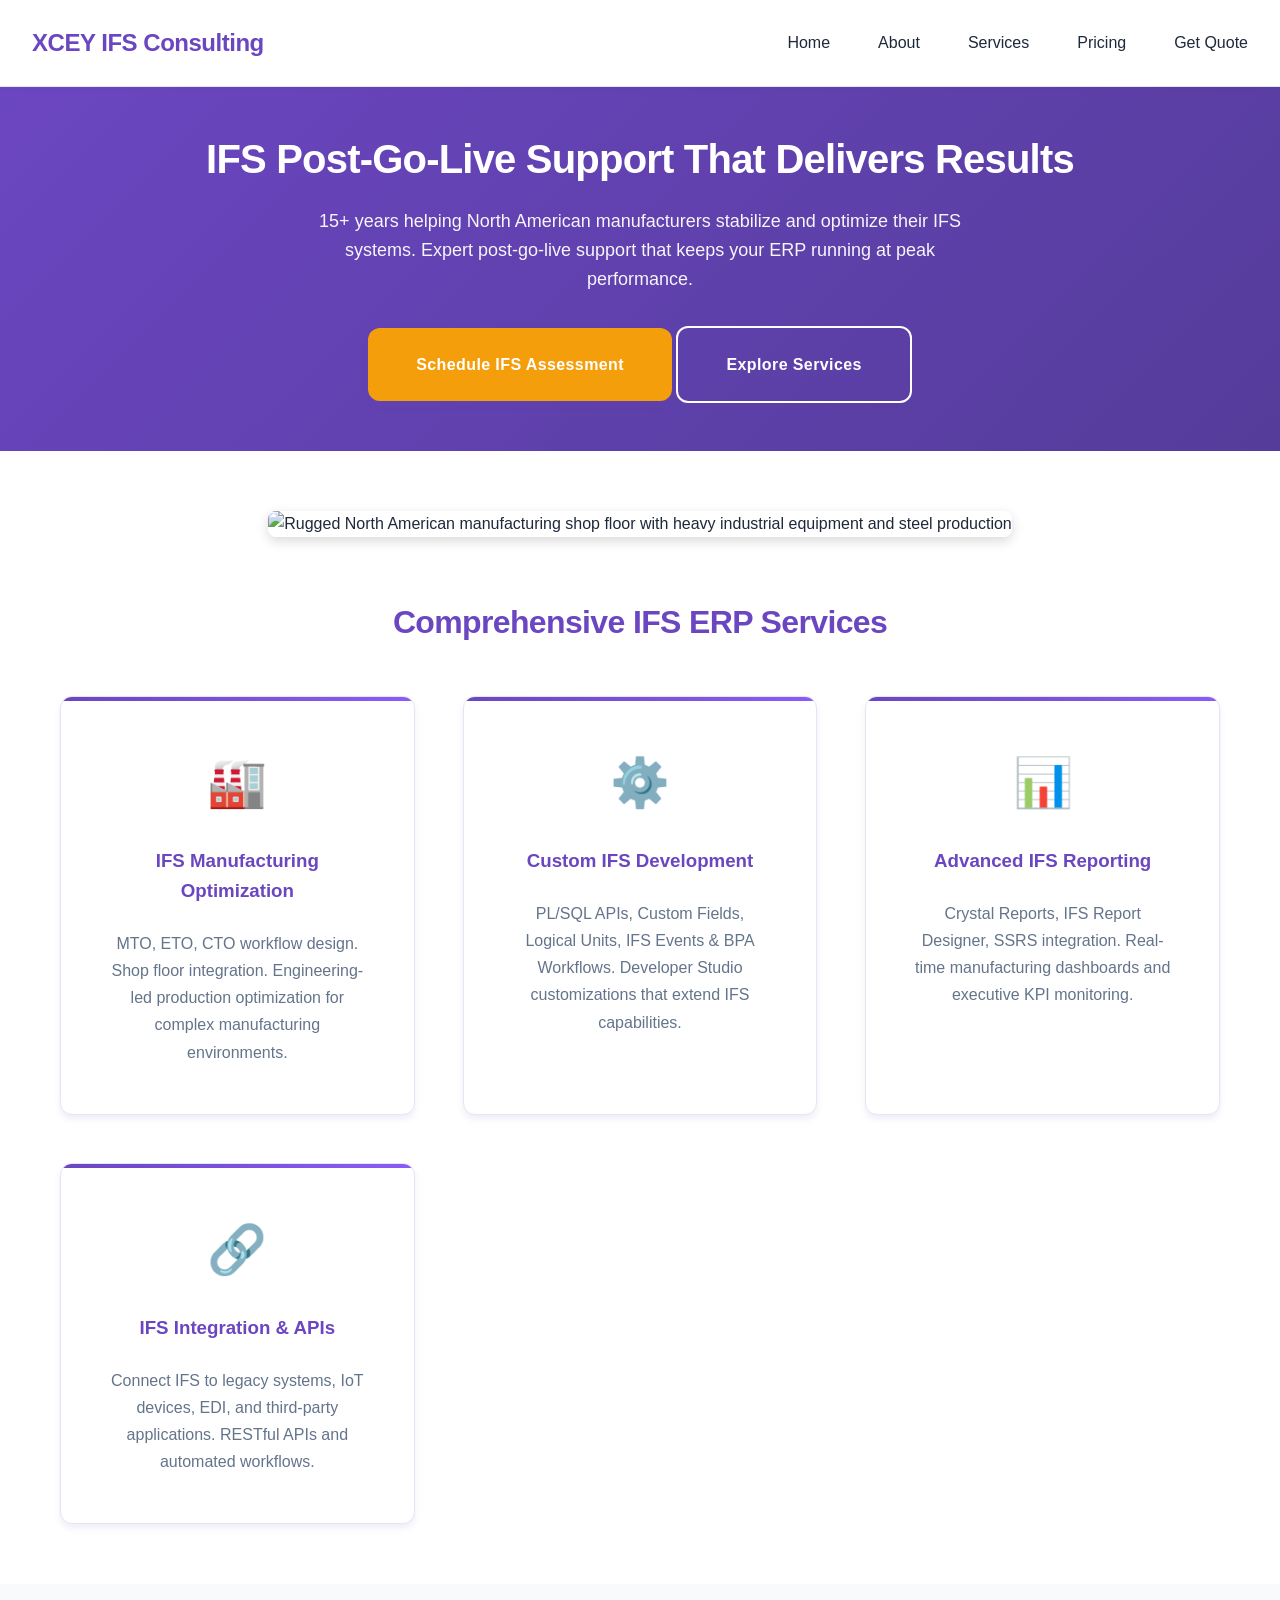
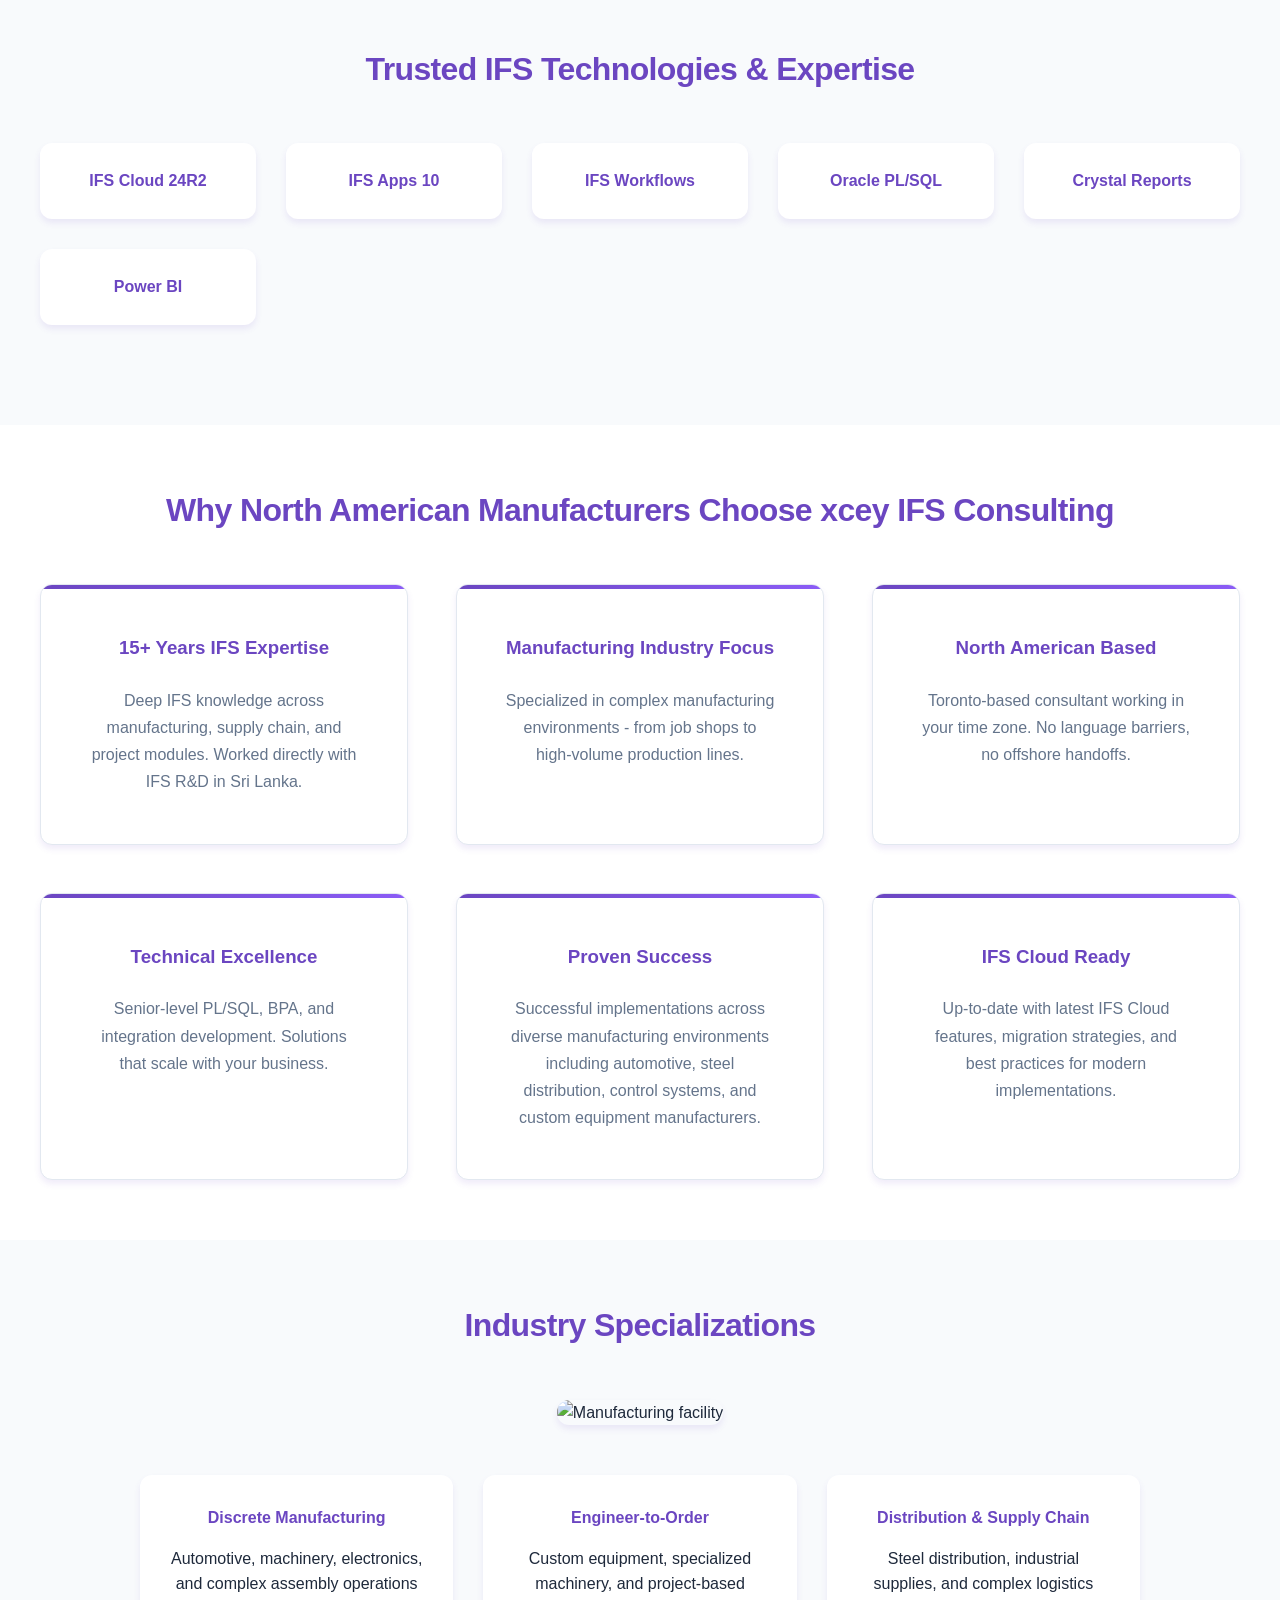
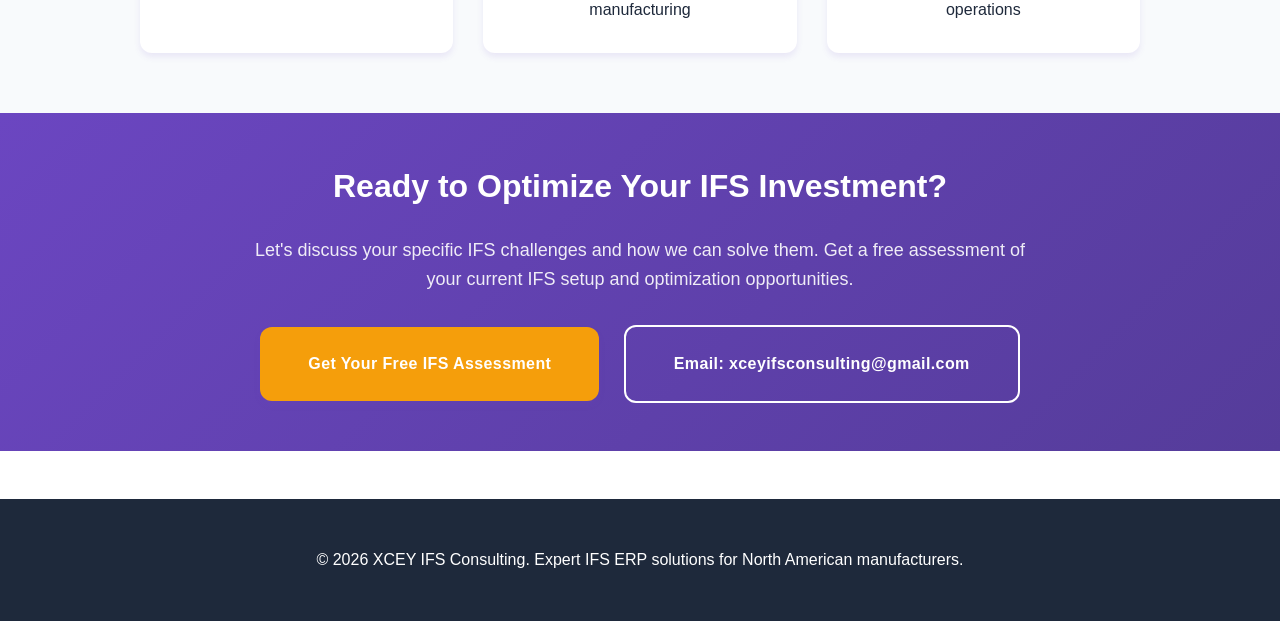
==== commit a863f2b5: "Update homepage with rugged North American manufacturing shop floor image" ====
--- a/index.html
+++ b/index.html
@@ -35,7 +35,7 @@
     <main class="main">
         <section class="features" style="padding: 60px 20px; max-width: 1200px; margin: 0 auto;">
             <div style="text-align: center; margin-bottom: 60px;">
-                <img src="https://images.unsplash.com/photo-1581092918492-f88b4c2e0b0c?ixlib=rb-4.0.3&auto=format&fit=crop&w=1200&q=80" alt="USA manufacturing shop floor with industrial equipment" class="hero-image" style="max-width: 800px; margin: 0 auto; border-radius: 8px; box-shadow: 0 4px 12px rgba(0,0,0,0.15);">
+                <img src="https://images.unsplash.com/photo-1504917595217-d4dc5ebe6122?ixlib=rb-4.0.3&auto=format&fit=crop&w=1200&q=80" alt="Rugged North American manufacturing shop floor with heavy industrial equipment and steel production" class="hero-image" style="max-width: 800px; margin: 0 auto; border-radius: 8px; box-shadow: 0 4px 12px rgba(0,0,0,0.15);">
             </div>
             <h2 class="section-title">Comprehensive IFS ERP Services</h2>
             <div class="features-grid">
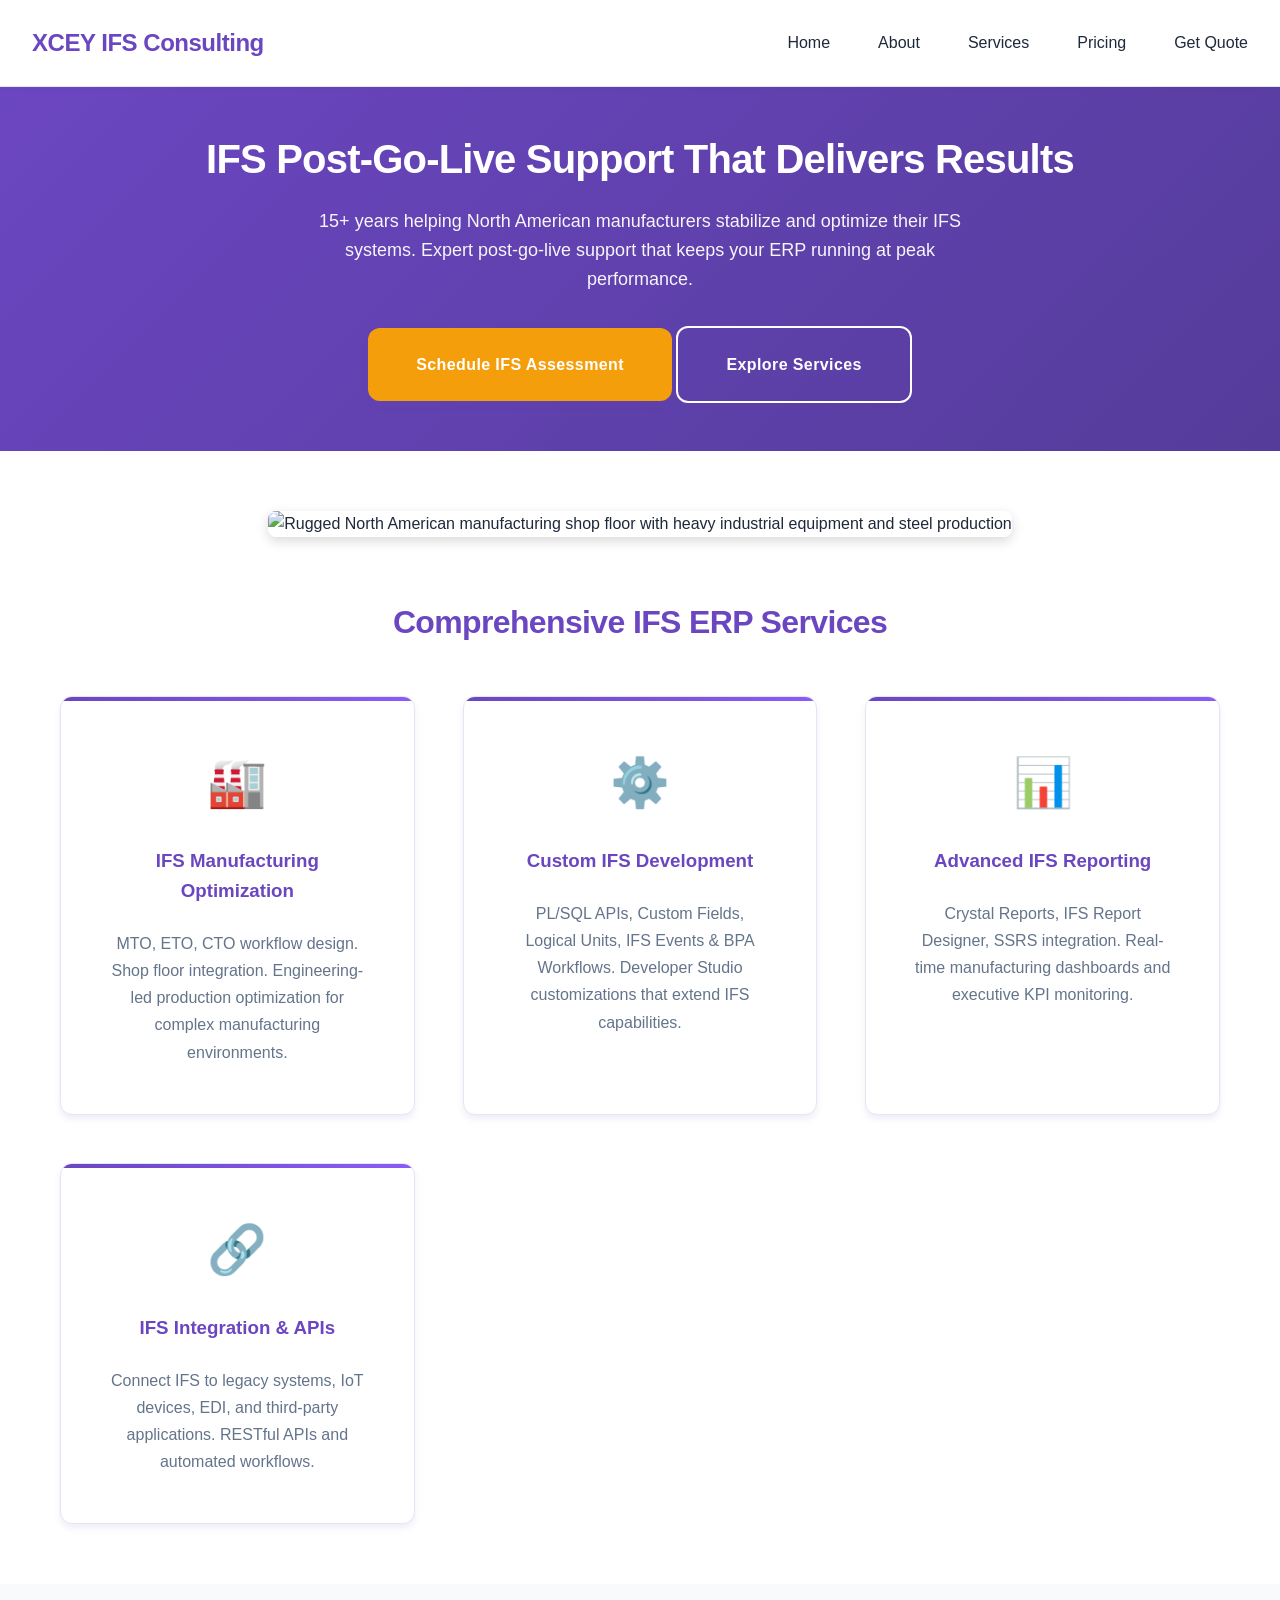
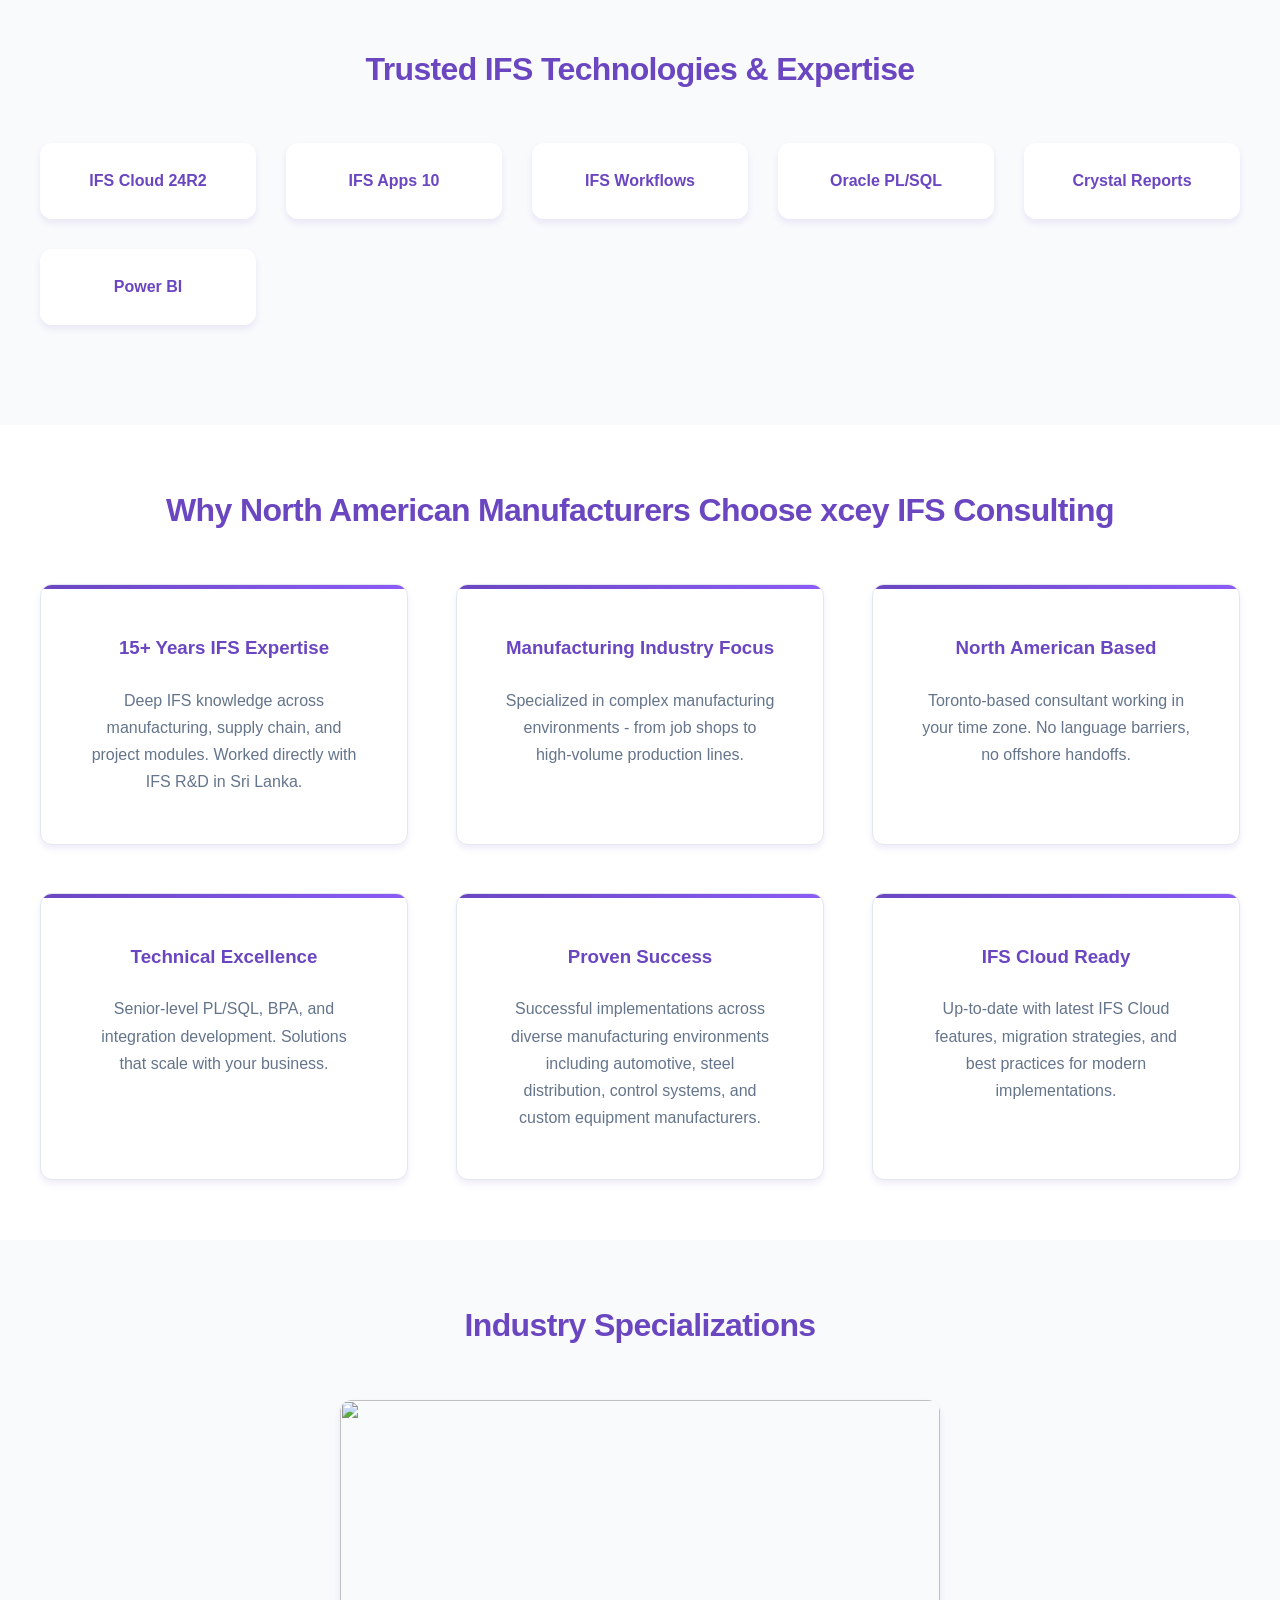
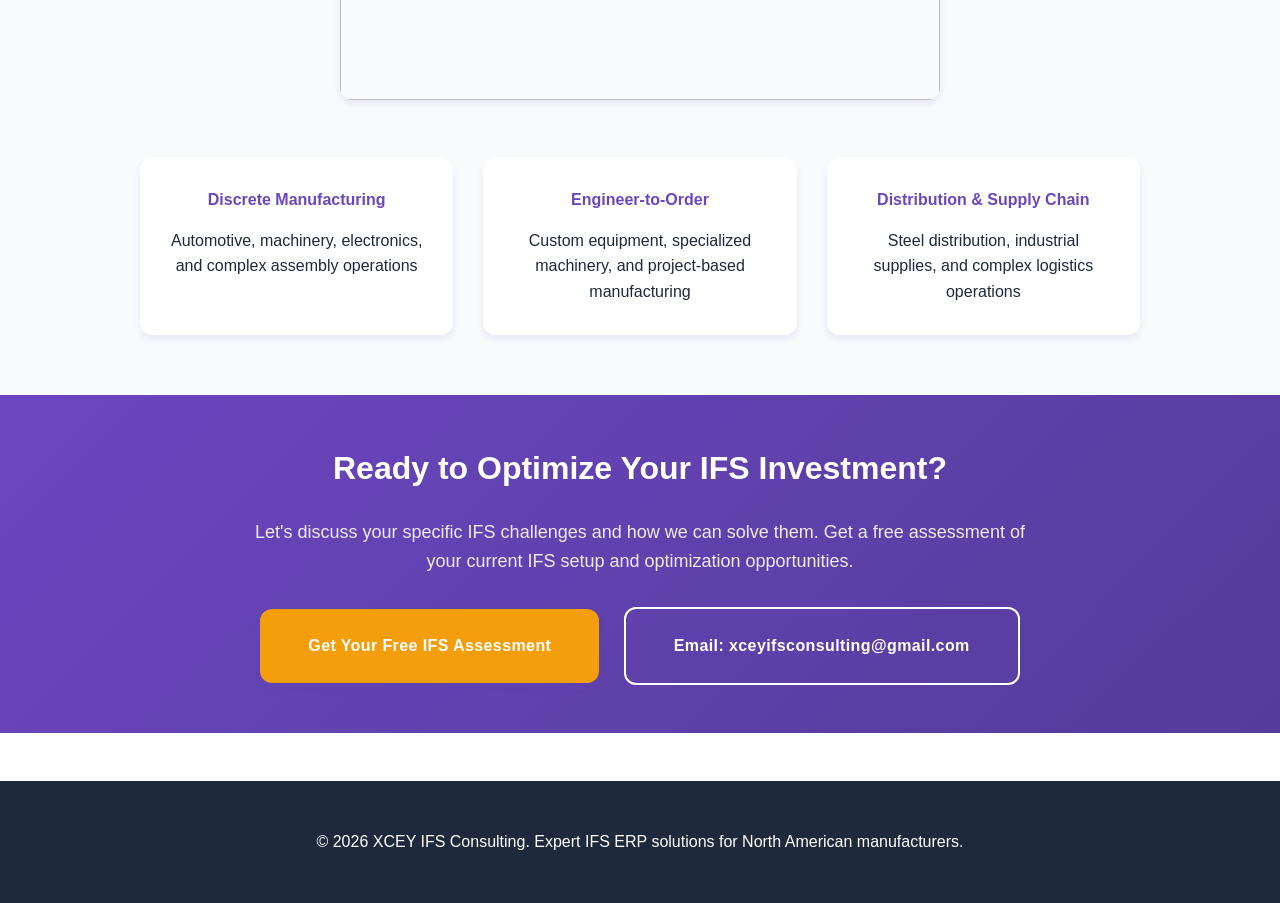
==== commit 417a1e3e: "Remove 'Manufacturing facility' alt text from Industry Specializations image" ====
--- a/index.html
+++ b/index.html
@@ -115,7 +115,7 @@
             <div style="max-width: 1000px; margin: 0 auto; text-align: center;">
                 <h2 class="section-title">Industry Specializations</h2>
                 <div style="margin-bottom: 50px;">
-                    <img src="https://images.unsplash.com/photo-1565514020179-026b92f84d88?ixlib=rb-4.0.3&auto=format&fit=crop&w=1000&q=80" alt="Manufacturing facility" class="section-image" style="max-width: 600px; margin: 0 auto;">
+                    <img src="https://images.unsplash.com/photo-1565514020179-026b92f84d88?ixlib=rb-4.0.3&auto=format&fit=crop&w=1000&q=80" alt="" class="section-image" style="max-width: 600px; margin: 0 auto;">
                 </div>
                 <div style="display: grid; grid-template-columns: repeat(auto-fit, minmax(250px, 1fr)); gap: 30px;">
                     <div style="background: white; padding: 30px; border-radius: var(--border-radius); box-shadow: var(--shadow-md);">
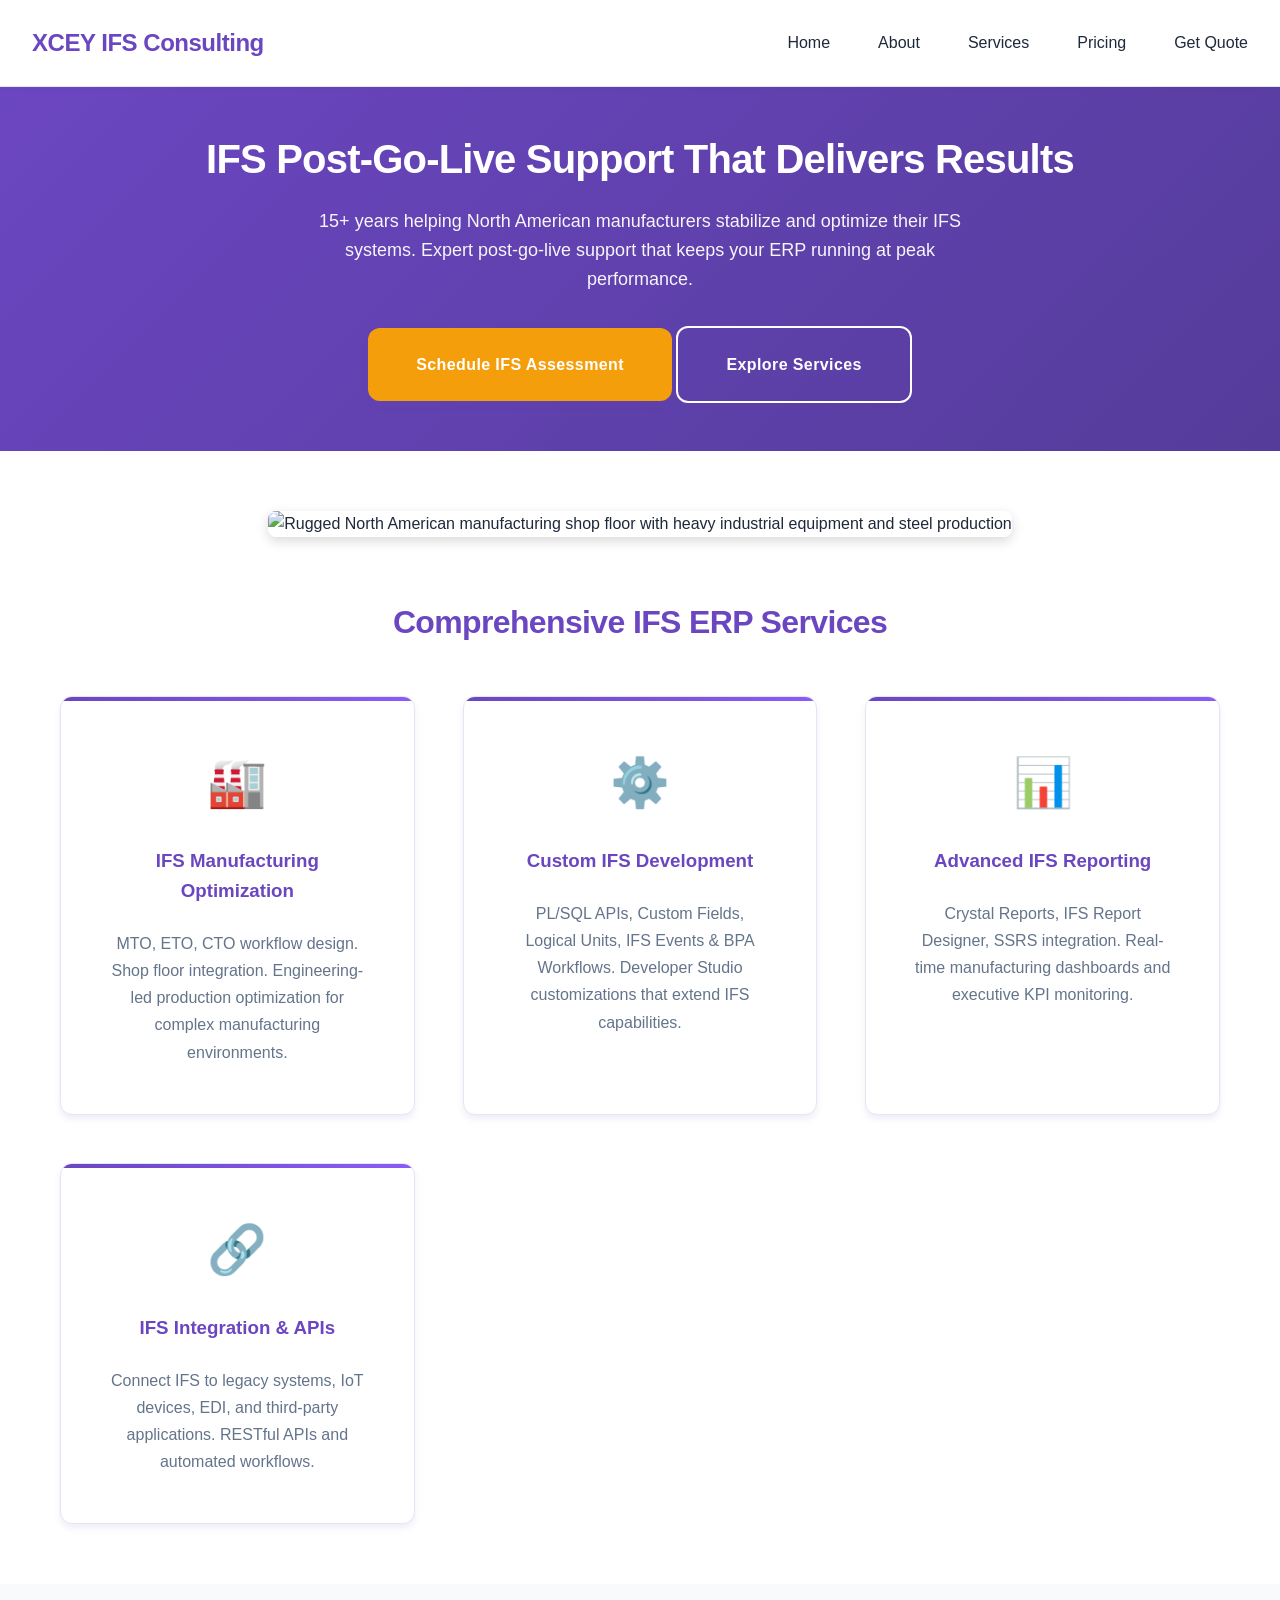
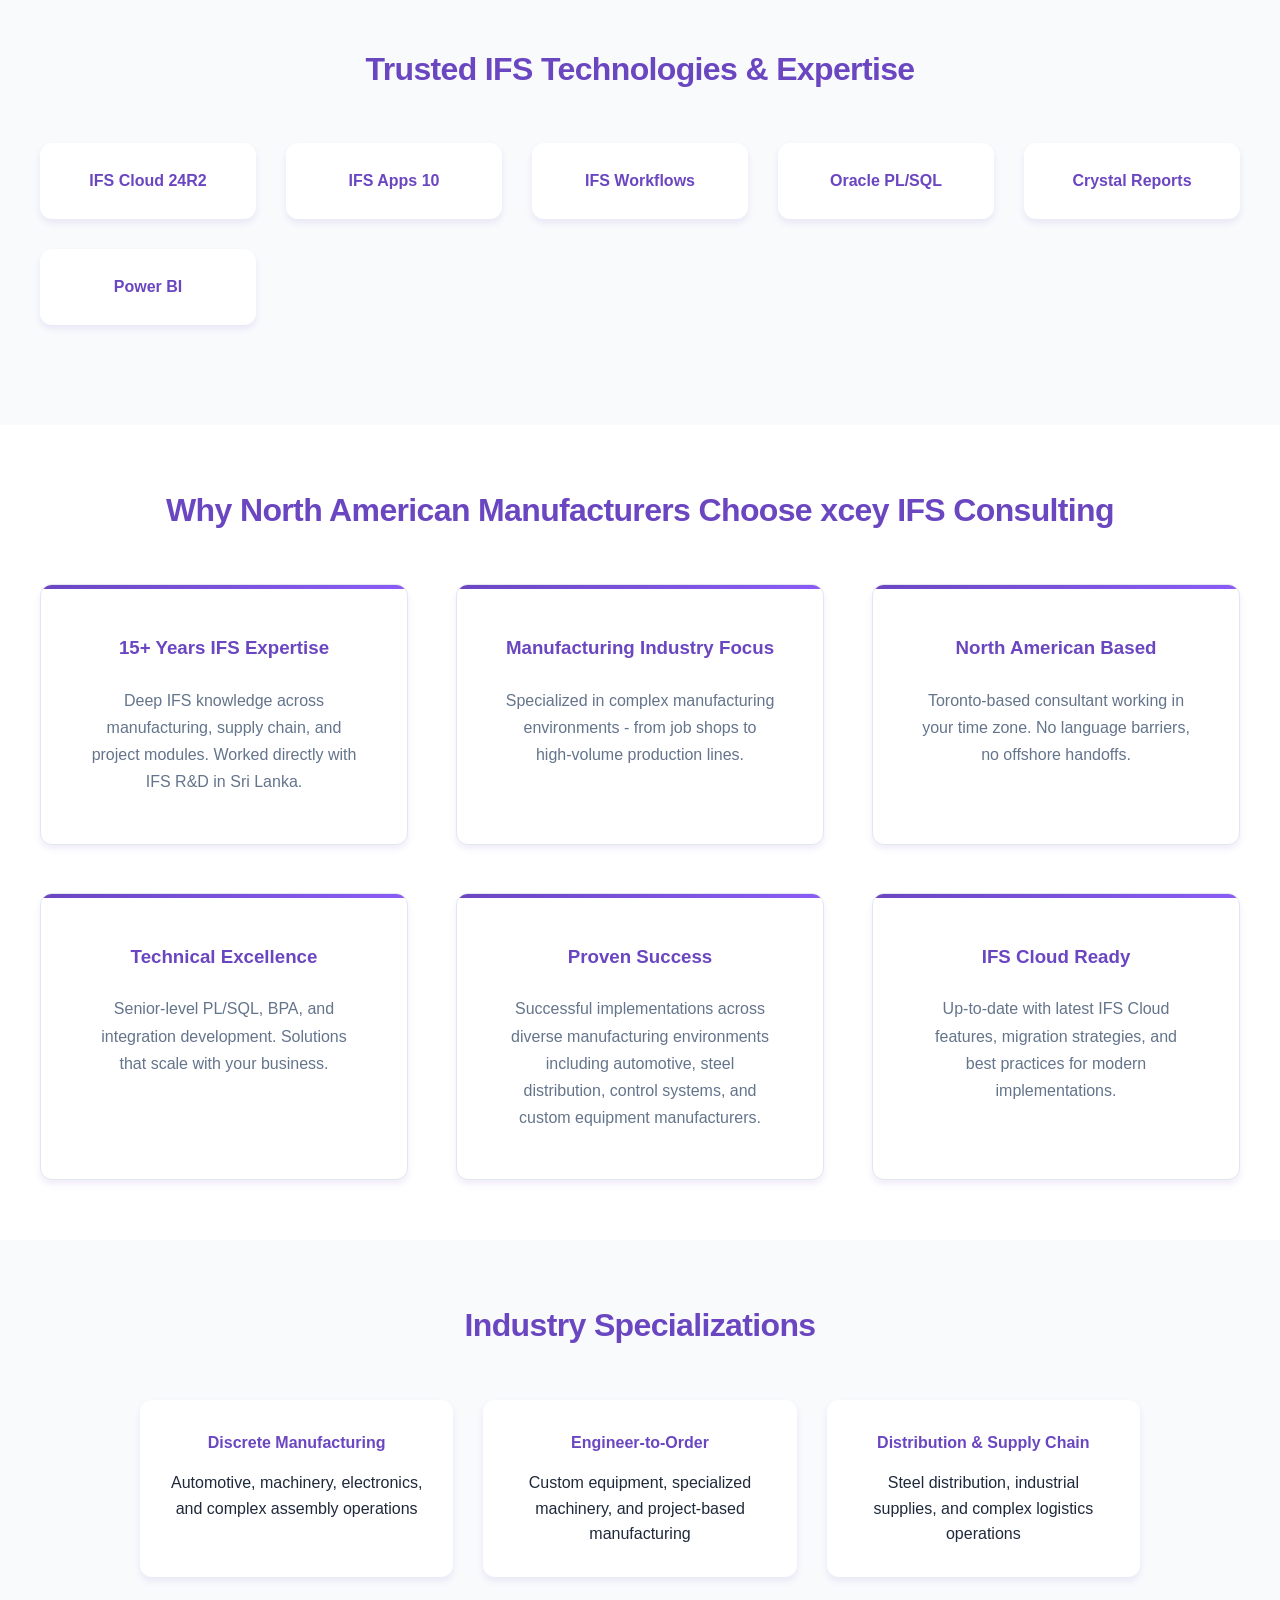
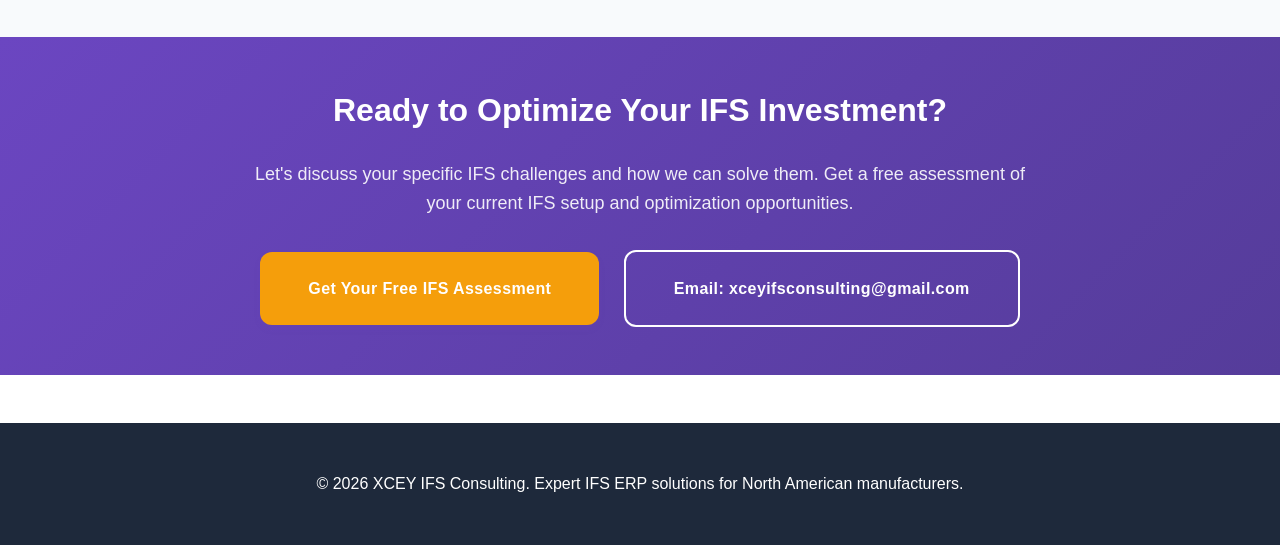
==== commit cb80b72a: "Remove image from Industry Specializations section" ====
--- a/index.html
+++ b/index.html
@@ -114,9 +114,7 @@
         <section style="background: var(--light-color); padding: 60px 20px;">
             <div style="max-width: 1000px; margin: 0 auto; text-align: center;">
                 <h2 class="section-title">Industry Specializations</h2>
-                <div style="margin-bottom: 50px;">
-                    <img src="https://images.unsplash.com/photo-1565514020179-026b92f84d88?ixlib=rb-4.0.3&auto=format&fit=crop&w=1000&q=80" alt="" class="section-image" style="max-width: 600px; margin: 0 auto;">
-                </div>
+
                 <div style="display: grid; grid-template-columns: repeat(auto-fit, minmax(250px, 1fr)); gap: 30px;">
                     <div style="background: white; padding: 30px; border-radius: var(--border-radius); box-shadow: var(--shadow-md);">
                         <h4 style="color: var(--primary-color); margin-bottom: 15px;">Discrete Manufacturing</h4>
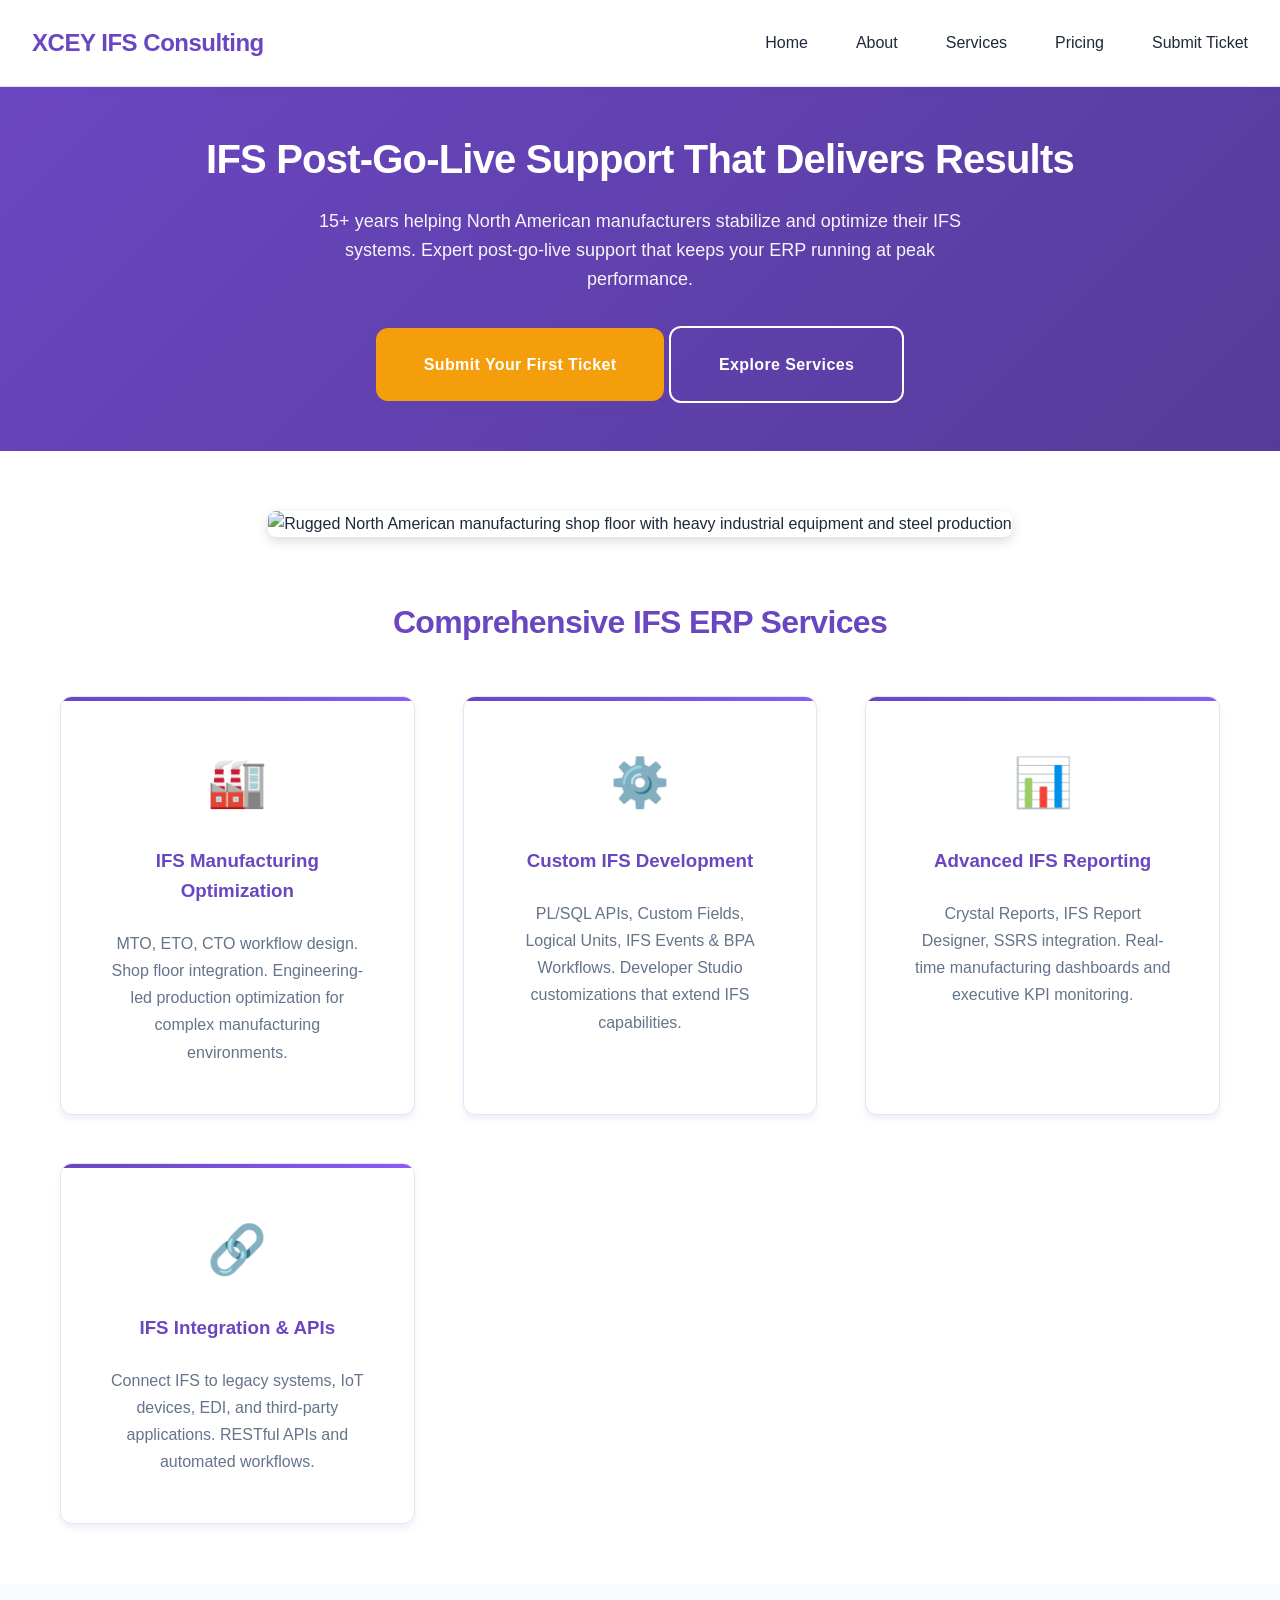
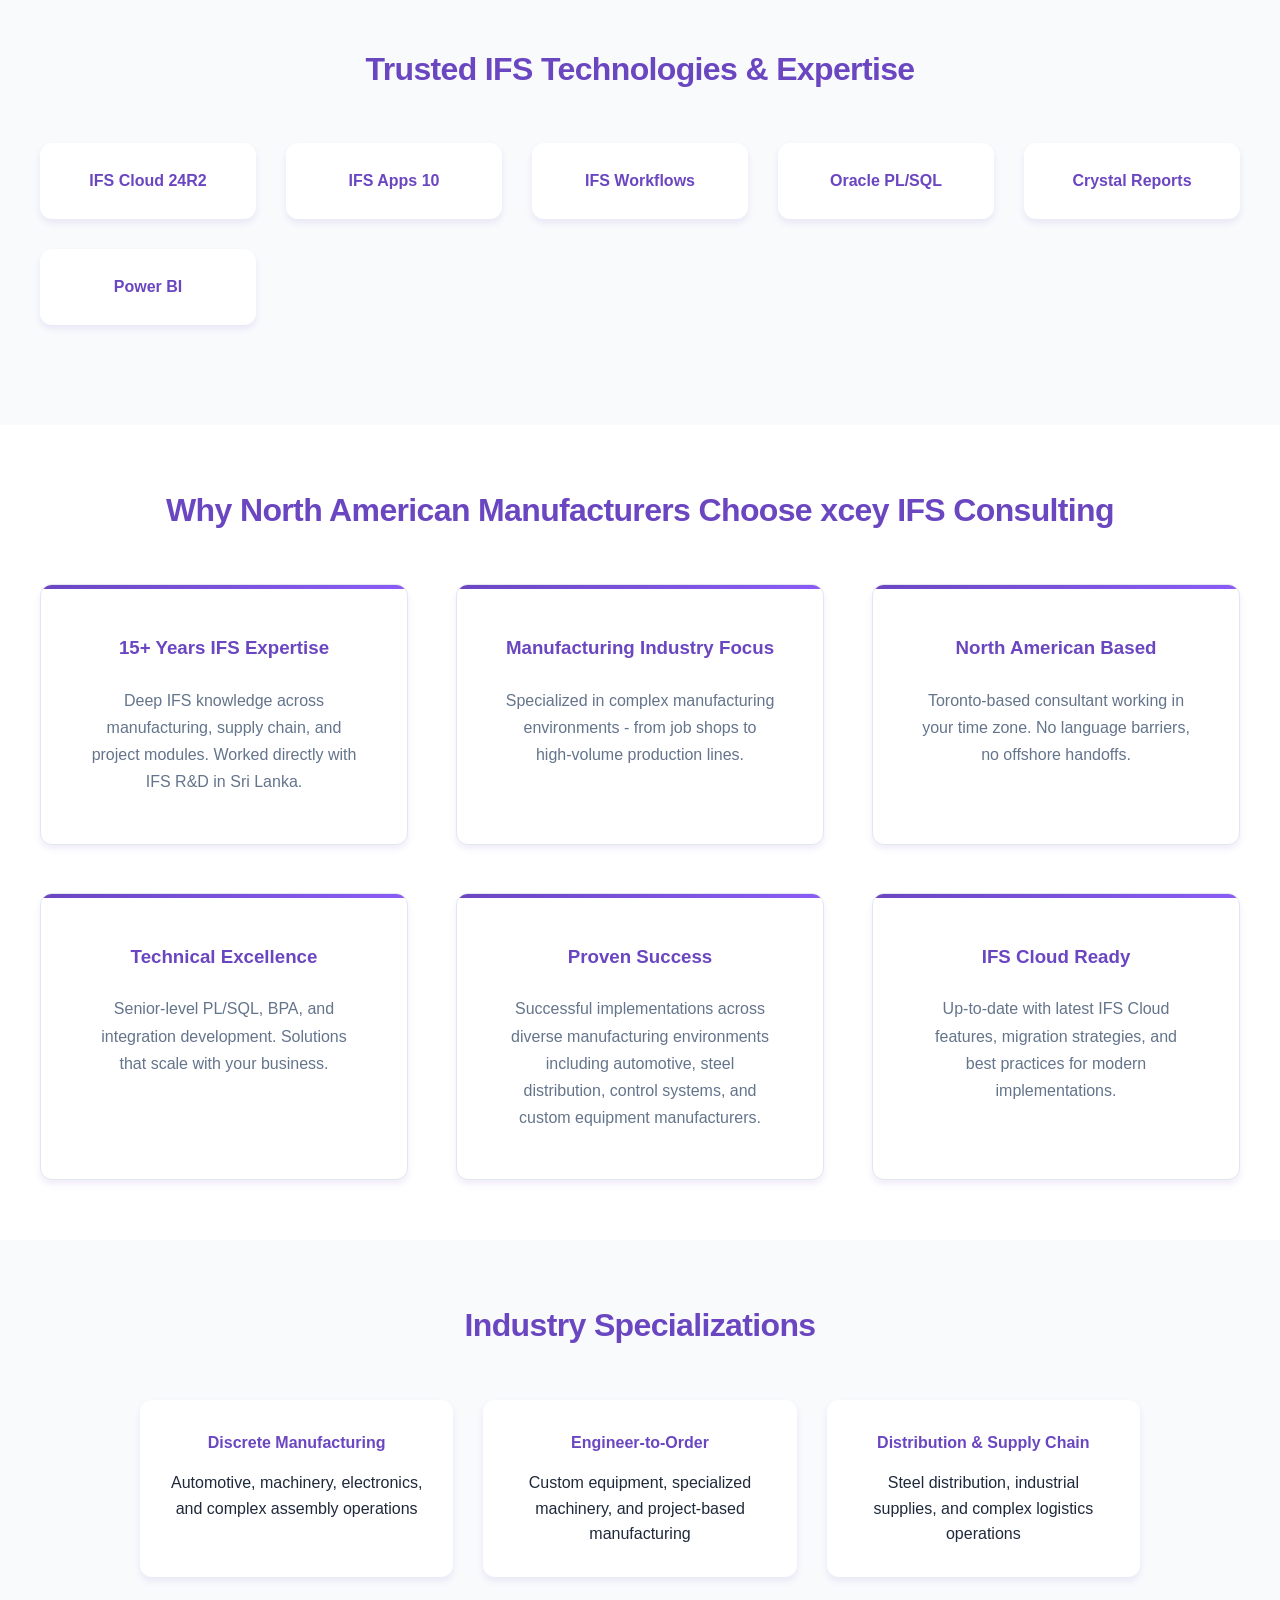
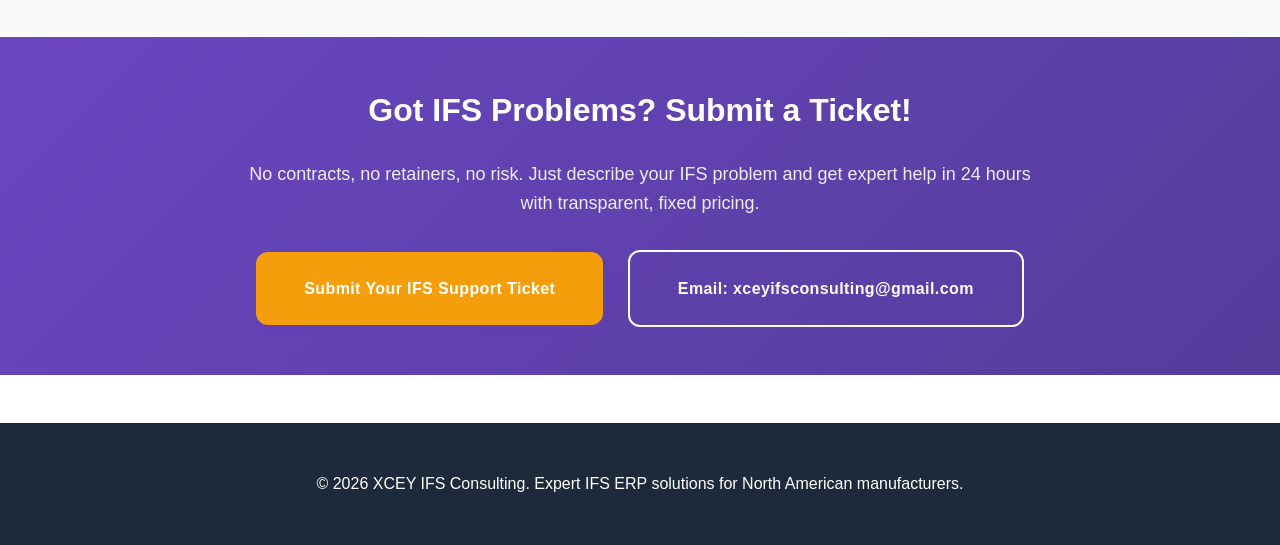
==== commit 46d72e92: "Update homepage CTAs for ticket-based model - Changed navigation from 'Get Quote' to 'Submit Ticket'" ====
--- a/index.html
+++ b/index.html
@@ -18,7 +18,7 @@
                 <li><a href="about-us.html">About</a></li>
                 <li><a href="services/index.html">Services</a></li>
                 <li><a href="pricing.html">Pricing</a></li>
-                <li><a href="contact-us.html">Get Quote</a></li>
+                <li><a href="contact-us.html">Submit Ticket</a></li>
             </ul>
         </nav>
     </header>
@@ -27,7 +27,7 @@
         <div class="container">
             <h1>IFS Post-Go-Live Support That Delivers Results</h1>
             <p>15+ years helping North American manufacturers stabilize and optimize their IFS systems. Expert post-go-live support that keeps your ERP running at peak performance.</p>
-            <a href="contact-us.html" class="btn btn-primary">Schedule IFS Assessment</a>
+            <a href="contact-us.html" class="btn btn-primary">Submit Your First Ticket</a>
             <a href="services/index.html" class="btn btn-secondary">Explore Services</a>
         </div>
     </section>
@@ -134,10 +134,10 @@
 
         <section class="cta">
             <div style="max-width: 800px; margin: 0 auto; text-align: center;">
-                <h2>Ready to Optimize Your IFS Investment?</h2>
-                <p>Let's discuss your specific IFS challenges and how we can solve them. Get a free assessment of your current IFS setup and optimization opportunities.</p>
+                <h2>Got IFS Problems? Submit a Ticket!</h2>
+                <p>No contracts, no retainers, no risk. Just describe your IFS problem and get expert help in 24 hours with transparent, fixed pricing.</p>
                 <div style="margin-top: 30px;">
-                    <a href="contact-us.html" class="btn btn-primary" style="margin-right: 20px;">Get Your Free IFS Assessment</a>
+                    <a href="contact-us.html" class="btn btn-primary" style="margin-right: 20px;">Submit Your IFS Support Ticket</a>
                     <a href="mailto:xceyifsconsulting@gmail.com" class="btn btn-secondary">Email: xceyifsconsulting@gmail.com</a>
                 </div>
             </div>
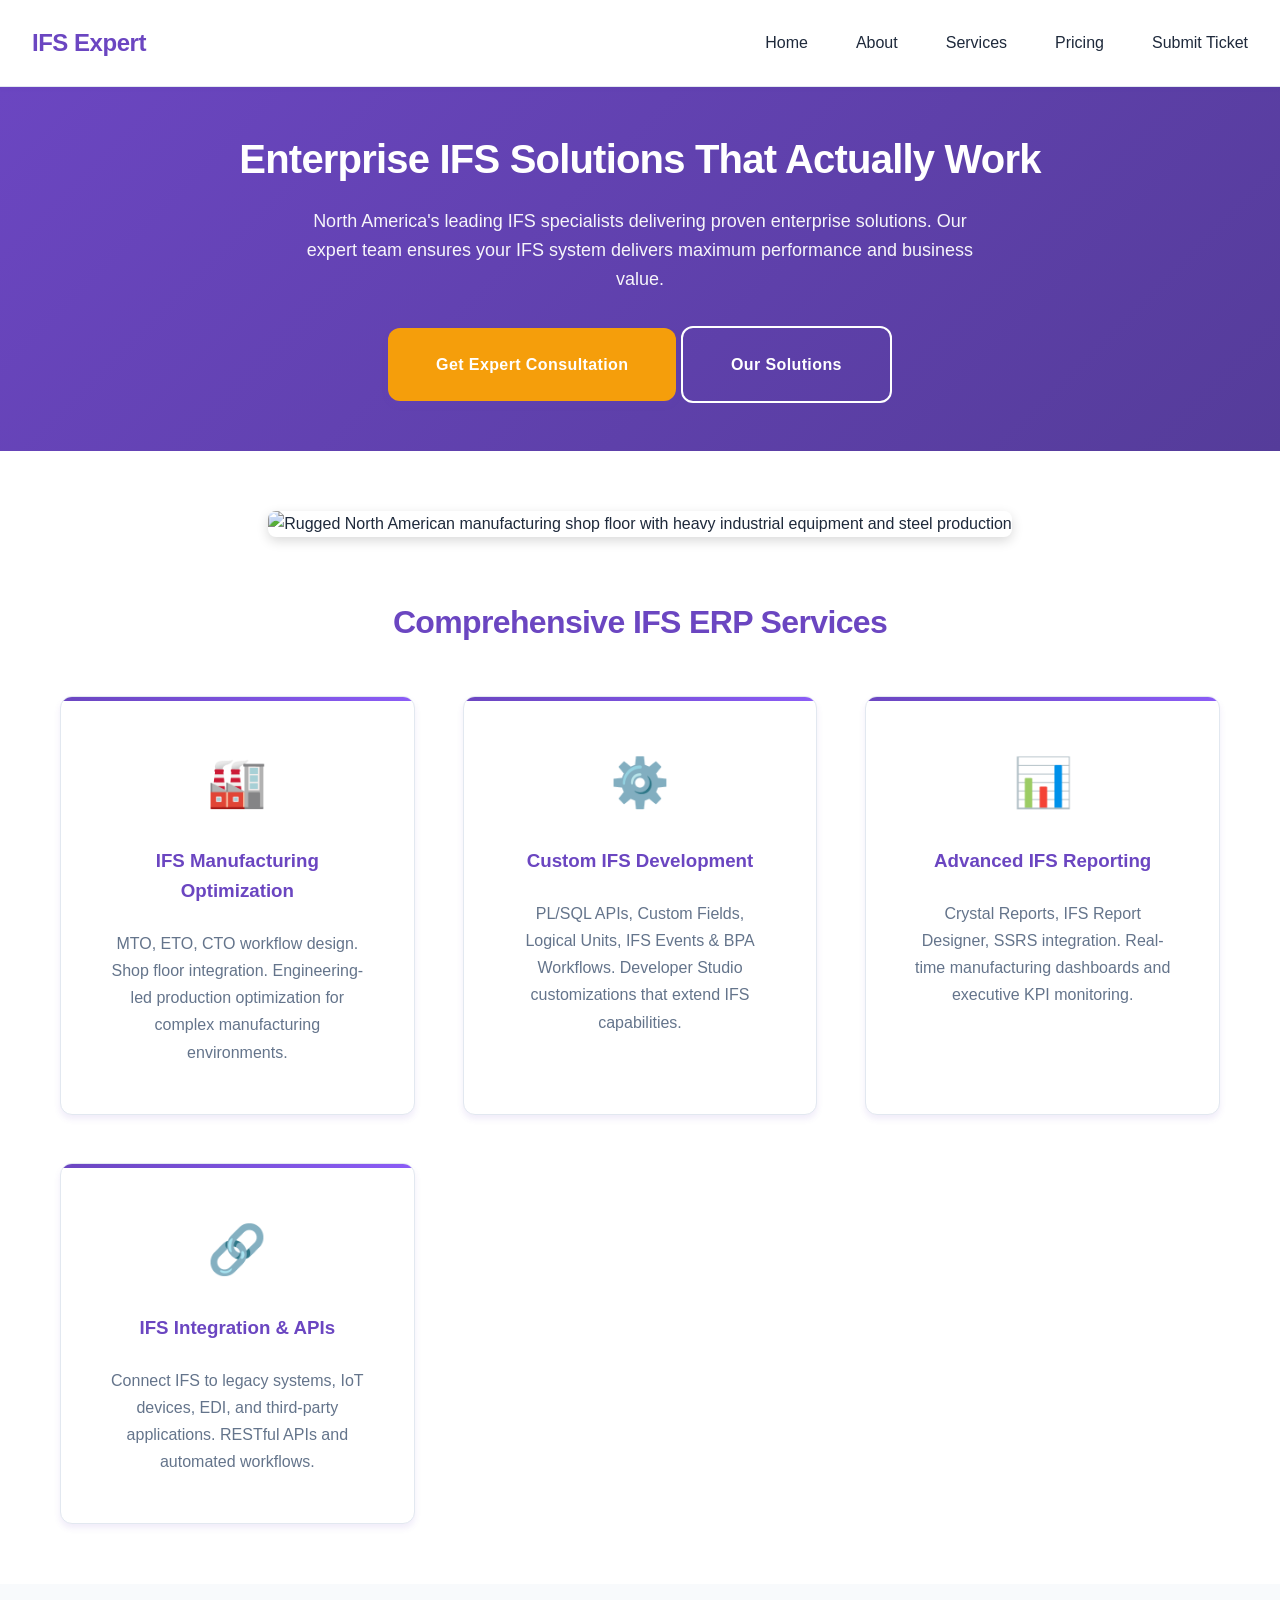
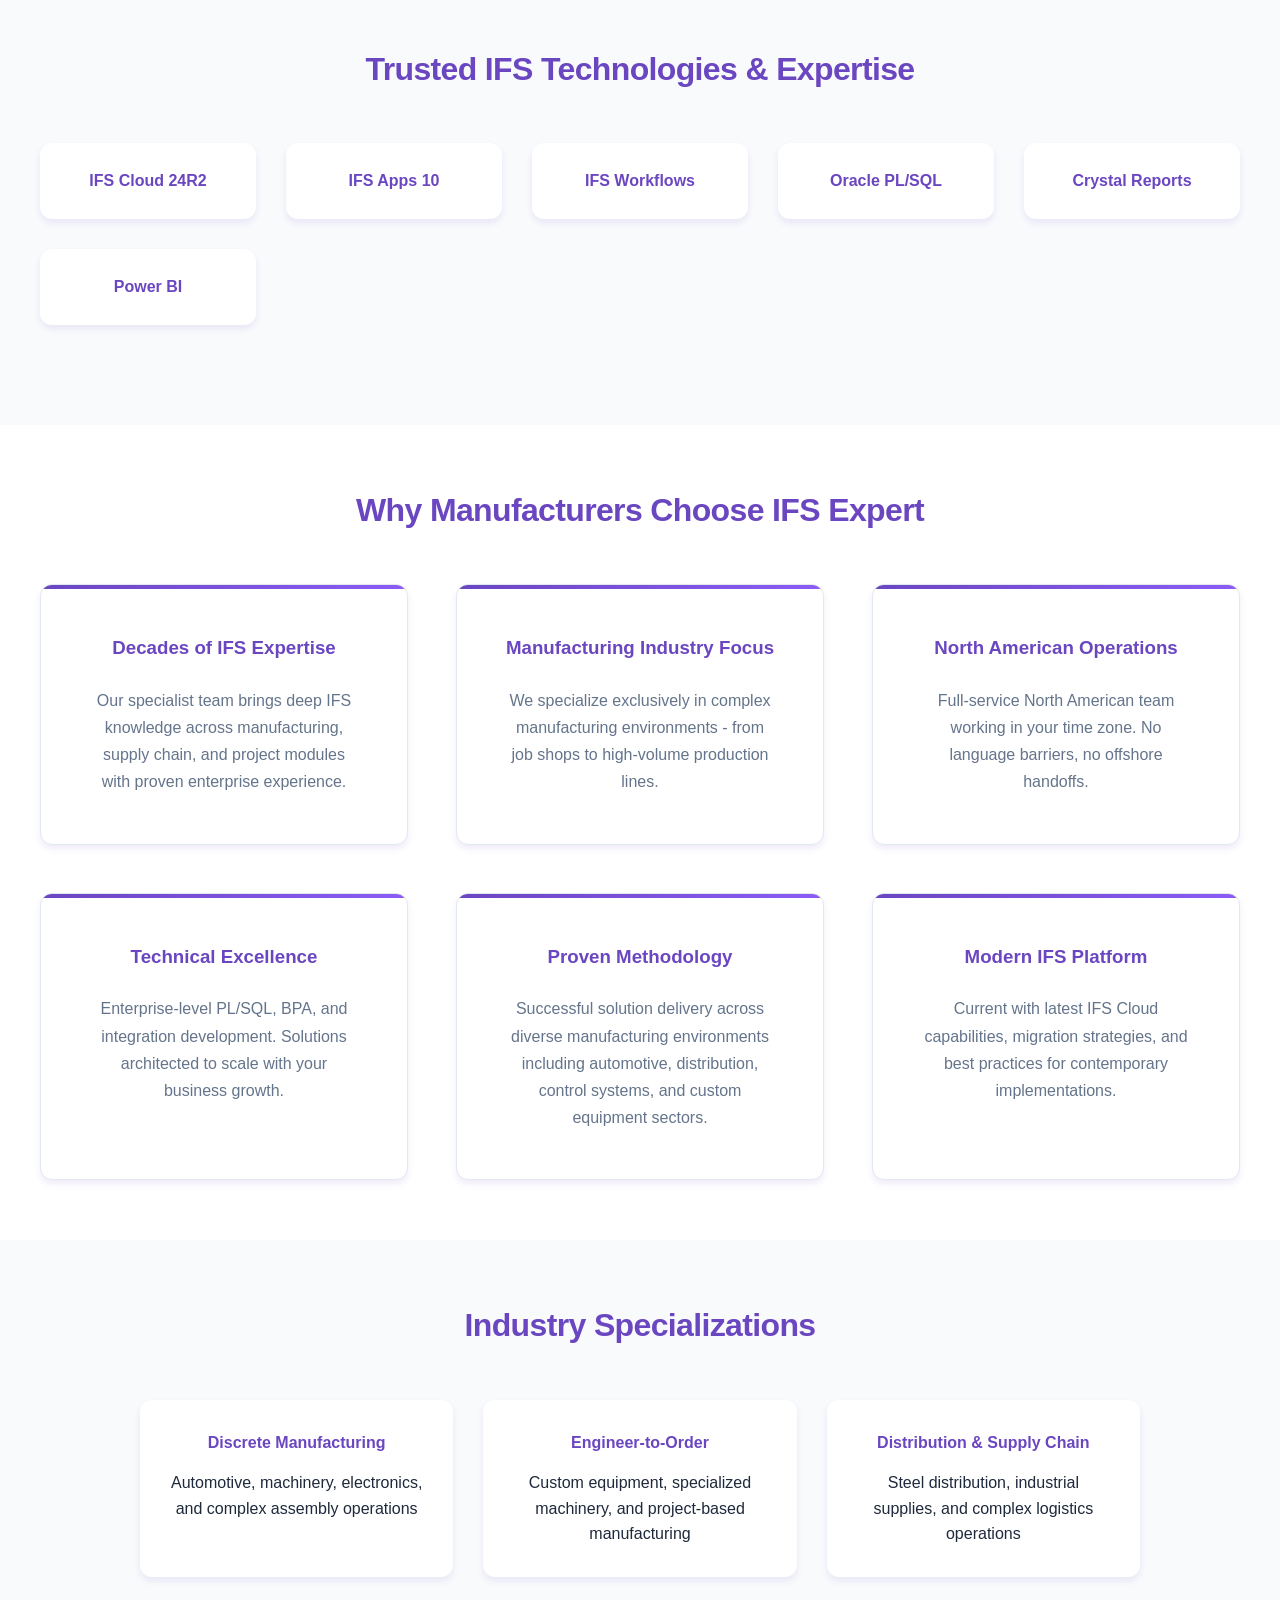
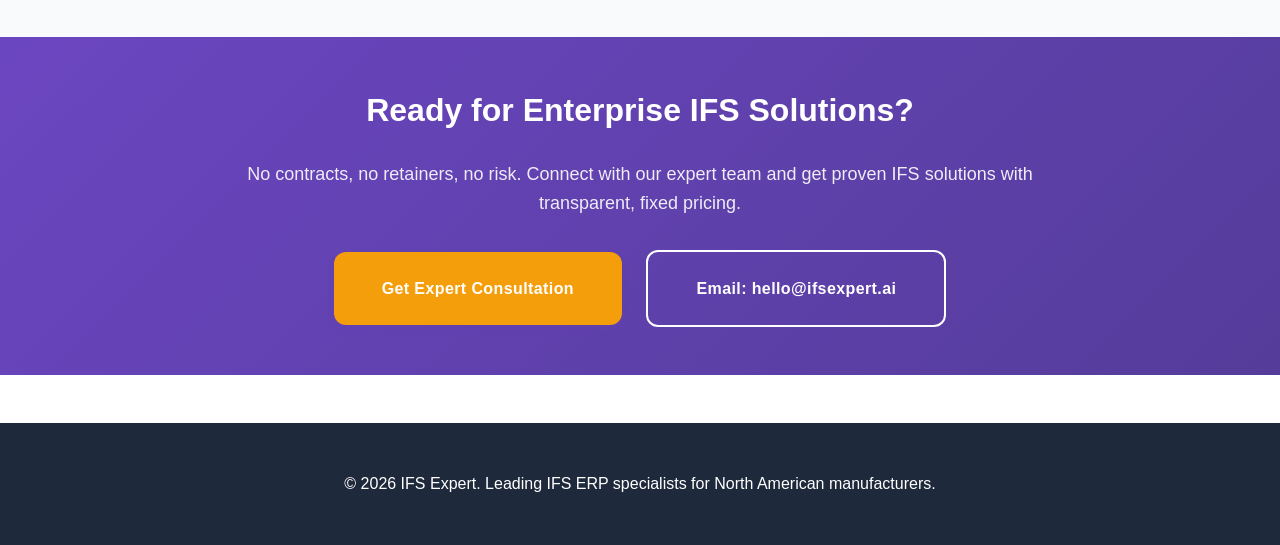
==== commit 5f086d38: "🚀 COMPLETE REBRAND: Transform to 'IFS Expert' corporate entity PRIVACY & ANONYMITY TRANSFORMATION: -" ====
--- a/index.html
+++ b/index.html
@@ -3,16 +3,16 @@
 <head>
     <meta charset="UTF-8">
     <meta name="viewport" content="width=device-width, initial-scale=1.0">
-    <meta name="description" content="XCEY IFS Consulting - Expert IFS ERP post-go-live support, stabilization, and optimization services for North American manufacturers. 15+ years specialized IFS experience.">
-    <meta name="keywords" content="IFS ERP consulting, IFS post-go-live support, IFS customization, manufacturing ERP, IFS stabilization, North America">
-    <title>XCEY IFS Consulting - Post-Go-Live IFS ERP Support for North American Manufacturers</title>
+    <meta name="description" content="IFS Expert - Leading IFS ERP specialists delivering enterprise solutions, optimization, and support services for North American manufacturers. Decades of proven IFS expertise.">
+    <meta name="keywords" content="IFS Expert, IFS ERP consulting, IFS specialists, IFS enterprise solutions, manufacturing ERP, IFS optimization, North America">
+    <title>IFS Expert - North America's Leading IFS ERP Specialists</title>
     <link rel="icon" href="favicon.ico" type="image/x-icon">
     <link rel="stylesheet" href="assets/css/enhanced-styles.css">
 </head>
 <body>
     <header class="header">
         <nav class="navbar">
-            <div class="logo">XCEY IFS Consulting</div>
+            <div class="logo">IFS Expert</div>
             <ul class="nav-links">
                 <li><a href="index.html">Home</a></li>
                 <li><a href="about-us.html">About</a></li>
@@ -25,10 +25,10 @@
 
     <section class="hero">
         <div class="container">
-            <h1>IFS Post-Go-Live Support That Delivers Results</h1>
-            <p>15+ years helping North American manufacturers stabilize and optimize their IFS systems. Expert post-go-live support that keeps your ERP running at peak performance.</p>
-            <a href="contact-us.html" class="btn btn-primary">Submit Your First Ticket</a>
-            <a href="services/index.html" class="btn btn-secondary">Explore Services</a>
+            <h1>Enterprise IFS Solutions That Actually Work</h1>
+            <p>North America's leading IFS specialists delivering proven enterprise solutions. Our expert team ensures your IFS system delivers maximum performance and business value.</p>
+            <a href="contact-us.html" class="btn btn-primary">Get Expert Consultation</a>
+            <a href="services/index.html" class="btn btn-secondary">Our Solutions</a>
         </div>
     </section>
 
@@ -81,31 +81,31 @@
 
         <section style="padding: 60px 20px;">
             <div style="max-width: 1200px; margin: 0 auto;">
-                <h2 class="section-title">Why North American Manufacturers Choose xcey IFS Consulting</h2>
+                <h2 class="section-title">Why Manufacturers Choose IFS Expert</h2>
                 <div class="features-grid">
                     <div class="feature-card">
-                        <h3>15+ Years IFS Expertise</h3>
-                        <p>Deep IFS knowledge across manufacturing, supply chain, and project modules. Worked directly with IFS R&D in Sri Lanka.</p>
+                        <h3>Decades of IFS Expertise</h3>
+                        <p>Our specialist team brings deep IFS knowledge across manufacturing, supply chain, and project modules with proven enterprise experience.</p>
                     </div>
                     <div class="feature-card">
                         <h3>Manufacturing Industry Focus</h3>
-                        <p>Specialized in complex manufacturing environments - from job shops to high-volume production lines.</p>
+                        <p>We specialize exclusively in complex manufacturing environments - from job shops to high-volume production lines.</p>
                     </div>
                     <div class="feature-card">
-                        <h3>North American Based</h3>
-                        <p>Toronto-based consultant working in your time zone. No language barriers, no offshore handoffs.</p>
+                        <h3>North American Operations</h3>
+                        <p>Full-service North American team working in your time zone. No language barriers, no offshore handoffs.</p>
                     </div>
                     <div class="feature-card">
                         <h3>Technical Excellence</h3>
-                        <p>Senior-level PL/SQL, BPA, and integration development. Solutions that scale with your business.</p>
+                        <p>Enterprise-level PL/SQL, BPA, and integration development. Solutions architected to scale with your business growth.</p>
                     </div>
                     <div class="feature-card">
-                        <h3>Proven Success</h3>
-                        <p>Successful implementations across diverse manufacturing environments including automotive, steel distribution, control systems, and custom equipment manufacturers.</p>
+                        <h3>Proven Methodology</h3>
+                        <p>Successful solution delivery across diverse manufacturing environments including automotive, distribution, control systems, and custom equipment sectors.</p>
                     </div>
                     <div class="feature-card">
-                        <h3>IFS Cloud Ready</h3>
-                        <p>Up-to-date with latest IFS Cloud features, migration strategies, and best practices for modern implementations.</p>
+                        <h3>Modern IFS Platform</h3>
+                        <p>Current with latest IFS Cloud capabilities, migration strategies, and best practices for contemporary implementations.</p>
                     </div>
                 </div>
             </div>
@@ -134,11 +134,11 @@
 
         <section class="cta">
             <div style="max-width: 800px; margin: 0 auto; text-align: center;">
-                <h2>Got IFS Problems? Submit a Ticket!</h2>
-                <p>No contracts, no retainers, no risk. Just describe your IFS problem and get expert help in 24 hours with transparent, fixed pricing.</p>
+                <h2>Ready for Enterprise IFS Solutions?</h2>
+                <p>No contracts, no retainers, no risk. Connect with our expert team and get proven IFS solutions with transparent, fixed pricing.</p>
                 <div style="margin-top: 30px;">
-                    <a href="contact-us.html" class="btn btn-primary" style="margin-right: 20px;">Submit Your IFS Support Ticket</a>
-                    <a href="mailto:xceyifsconsulting@gmail.com" class="btn btn-secondary">Email: xceyifsconsulting@gmail.com</a>
+                    <a href="contact-us.html" class="btn btn-primary" style="margin-right: 20px;">Get Expert Consultation</a>
+                    <a href="mailto:hello@ifsexpert.ai" class="btn btn-secondary">Email: hello@ifsexpert.ai</a>
                 </div>
             </div>
         </section>
@@ -146,7 +146,7 @@
 
     <footer class="footer">
         <div style="max-width: 1200px; margin: 0 auto; padding: 0 20px; text-align: center;">
-            <p>&copy; 2026 XCEY IFS Consulting. Expert IFS ERP solutions for North American manufacturers.</p>
+            <p>&copy; 2026 IFS Expert. Leading IFS ERP specialists for North American manufacturers.</p>
         </div>
     </footer>
 </body>
